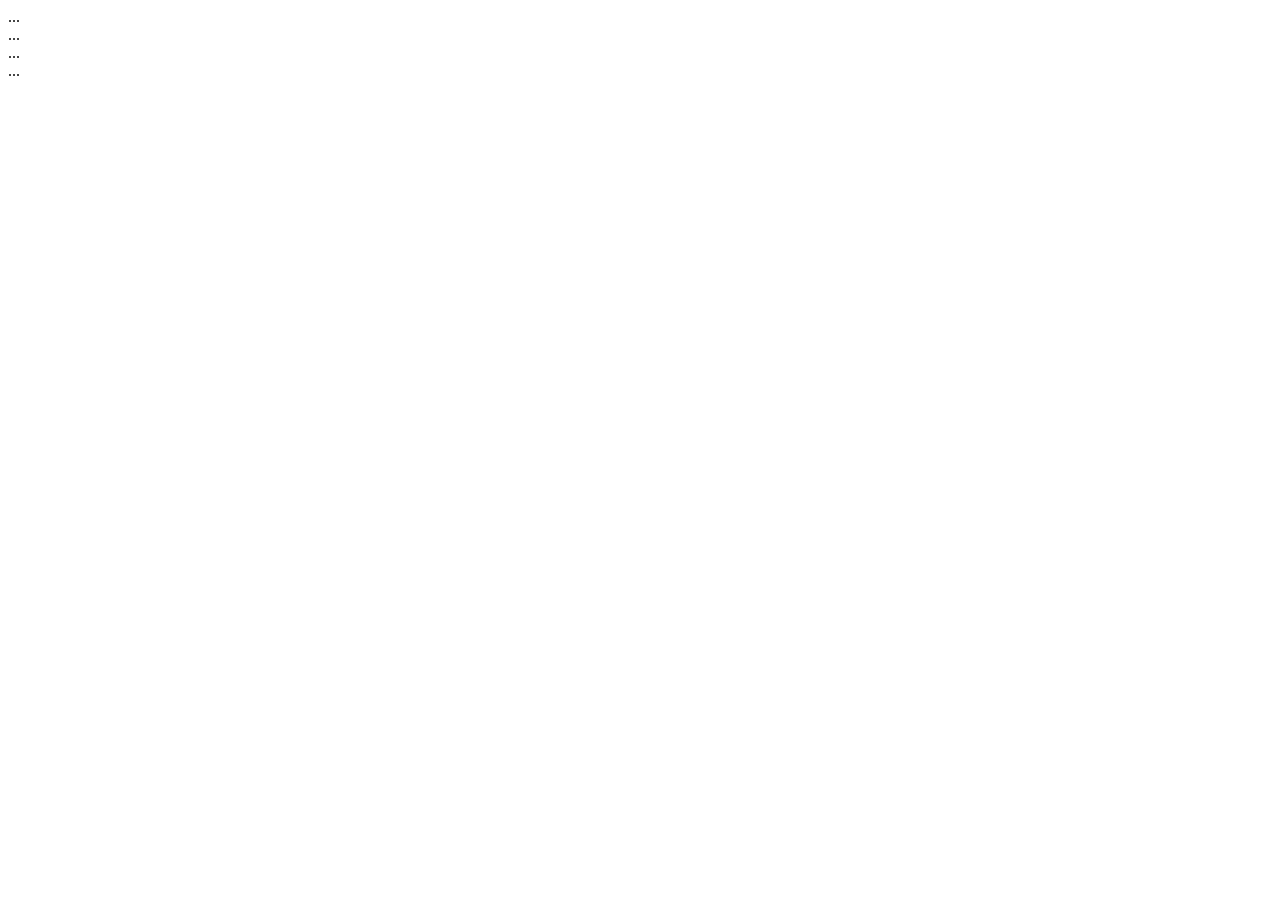
==== index.html @ 1cf8e0d2 "Create index.html" ====
<!DOCTYPE html>
<html lang="vi">
<head>
  <meta charset="UTF-8">
  <title> Huynh Lam Hoang Huan | FP&A / Finance BI</title>
  <link rel="stylesheet" href="style.css">
</head>
<body>
  <section class="hero">...</section>
  <section class="case-studies">...</section>
  <section class="skills">...</section>
  <section class="contact">...</section>
</body>
</html>
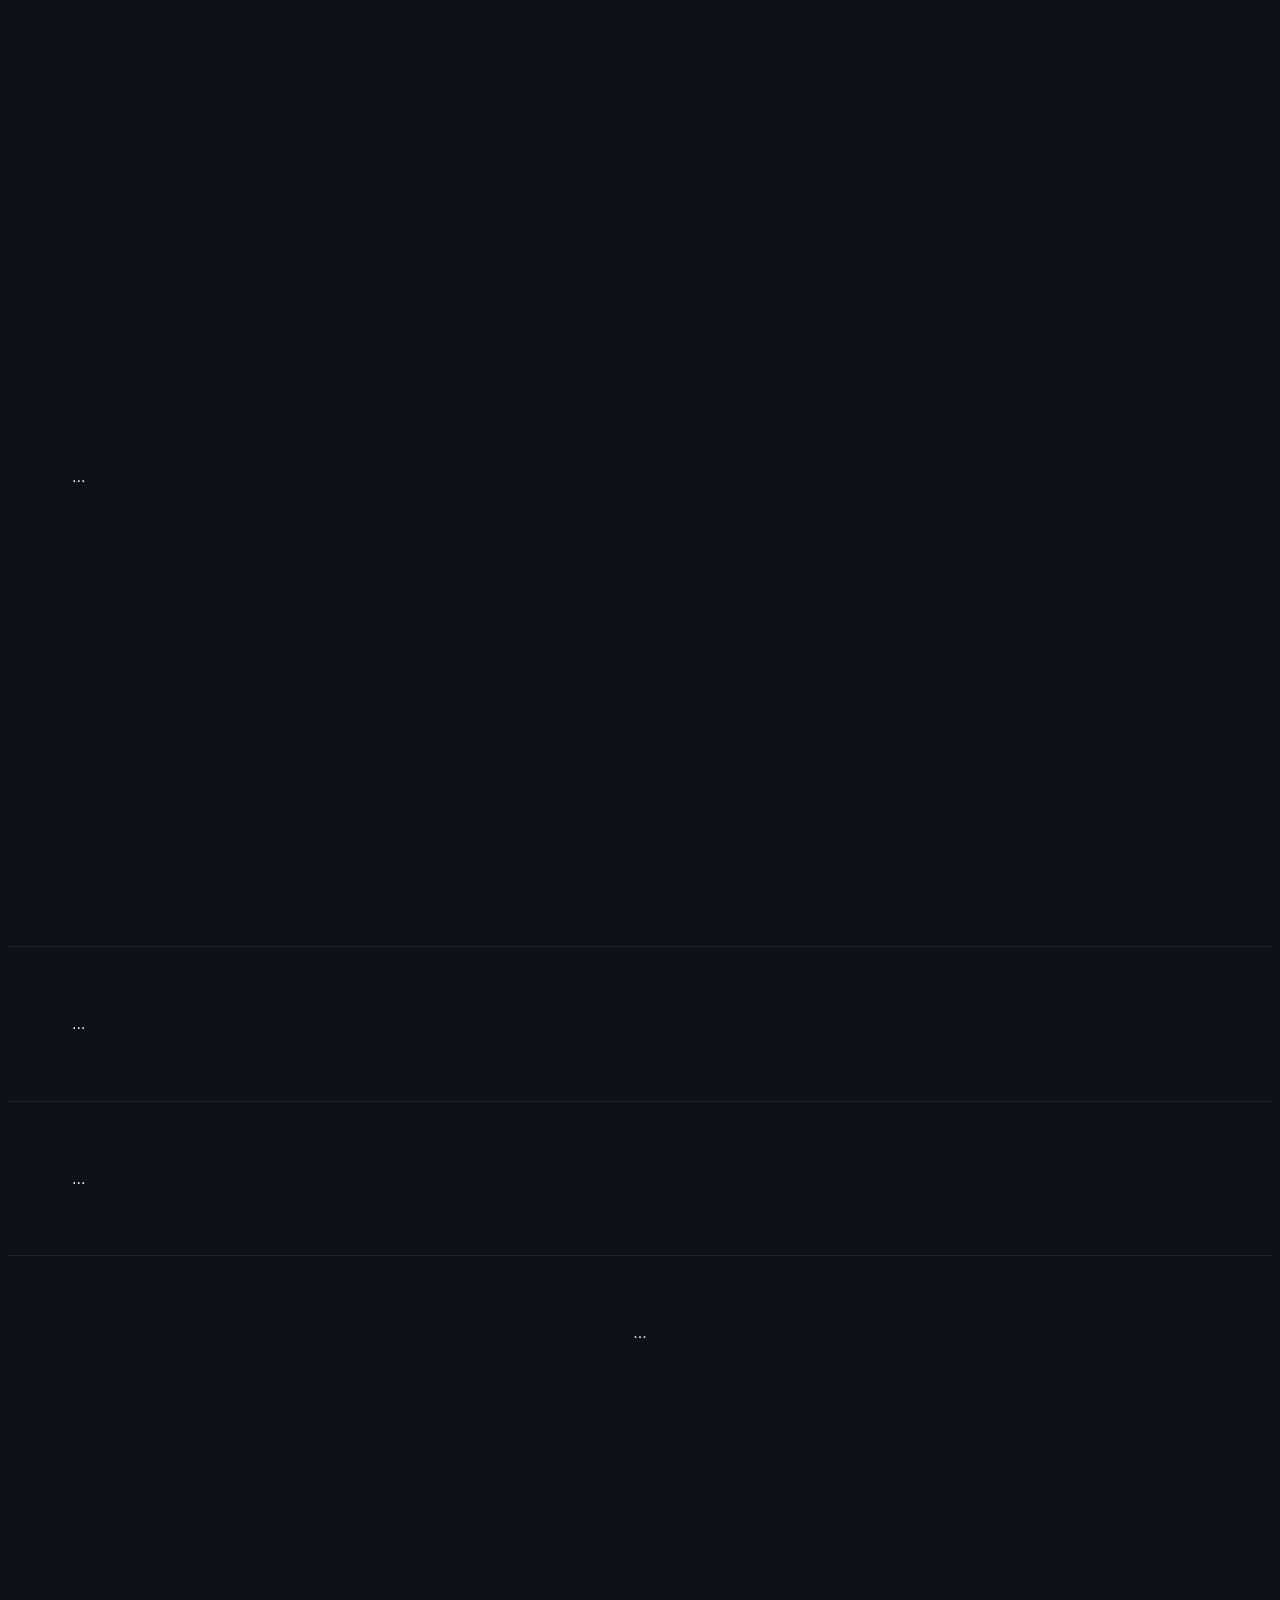
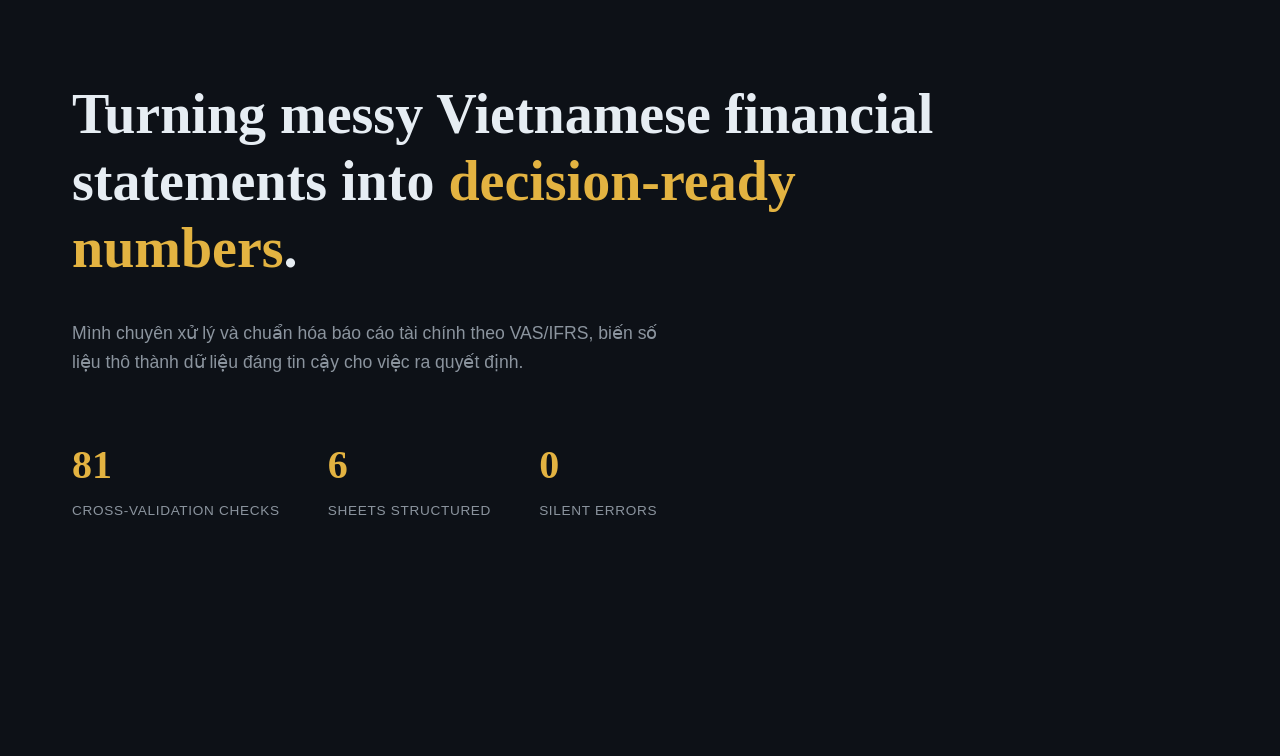
==== commit 91000aef: "Update index.html" ====
--- a/index.html
+++ b/index.html
@@ -12,3 +12,22 @@
   <section class="contact">...</section>
 </body>
 </html>
+<section class="hero">
+  <h1>Turning messy Vietnamese financial statements into <span class="accent">decision-ready numbers</span>.</h1>
+  <p>Mình chuyên xử lý và chuẩn hóa báo cáo tài chính theo VAS/IFRS, biến số liệu thô thành dữ liệu đáng tin cậy cho việc ra quyết định.</p>
+
+  <div class="stats">
+    <div>
+      <span class="stat-number">81</span>
+      <span class="stat-label">Cross-validation checks</span>
+    </div>
+    <div>
+      <span class="stat-number">6</span>
+      <span class="stat-label">Sheets structured</span>
+    </div>
+    <div>
+      <span class="stat-number">0</span>
+      <span class="stat-label">Silent errors</span>
+    </div>
+  </div>
+</section>
--- a/style.css
+++ b/style.css
@@ -0,0 +1,155 @@
+<!DOCTYPE html>
+<html lang="vi">
+<head>
+  <meta charset="UTF-8">
+  <title> Huynh Lam Hoang Huan | FP&A / Finance BI</title>
+  <link rel="stylesheet" href="style.css">
+</head>
+<body>
+  <section class="hero">...</section>
+  <section class="case-studies">...</section>
+  <section class="skills">...</section>
+  <section class="contact">...</section>
+</body>
+</html>
+/* ===== Reset & Base ===== */
+* { margin: 0; padding: 0; box-sizing: border-box; }
+
+body {
+  background: #0D1117;
+  color: #E6EDF3;
+  font-family: 'Inter', -apple-system, sans-serif;
+  line-height: 1.6;
+}
+
+/* ===== Hero ===== */
+.hero {
+  min-height: 90vh;
+  display: flex;
+  flex-direction: column;
+  justify-content: center;
+  padding: 5vw;
+  max-width: 900px;
+}
+
+.hero h1 {
+  font-family: 'Georgia', serif;
+  font-size: clamp(2rem, 5vw, 3.5rem);
+  font-weight: 700;
+  line-height: 1.2;
+  margin-bottom: 1.2rem;
+}
+
+.hero .accent {
+  color: #E3B341; /* vàng gold - nhấn số liệu/độ tin cậy */
+}
+
+.hero p {
+  font-size: 1.1rem;
+  color: #8B949E;
+  max-width: 600px;
+}
+
+/* ===== Số liệu nổi bật (kiểu "81 checks", "6 sheets") ===== */
+.stats {
+  display: flex;
+  gap: 3rem;
+  flex-wrap: wrap;
+  margin-top: 2.5rem;
+}
+
+.stat-number {
+  font-family: 'Georgia', serif;
+  font-size: 2.5rem;
+  font-weight: 700;
+  color: #E3B341;
+  display: block;
+}
+
+.stat-label {
+  font-size: 0.85rem;
+  color: #8B949E;
+  text-transform: uppercase;
+  letter-spacing: 0.05em;
+}
+
+/* ===== Case Studies ===== */
+.case-studies {
+  padding: 5vw;
+  border-top: 1px solid #21262D;
+}
+
+.case-card {
+  background: #161B22;
+  border: 1px solid #21262D;
+  border-radius: 8px;
+  padding: 2rem;
+  margin-bottom: 1.5rem;
+  transition: border-color 0.2s ease;
+}
+
+.case-card:hover {
+  border-color: #E3B341;
+}
+
+.case-card h3 {
+  font-size: 1.3rem;
+  margin-bottom: 0.8rem;
+}
+
+.case-card .tag {
+  display: inline-block;
+  font-size: 0.75rem;
+  background: #21262D;
+  color: #E3B341;
+  padding: 0.2rem 0.6rem;
+  border-radius: 4px;
+  margin-bottom: 1rem;
+}
+
+/* ===== Skills ===== */
+.skills {
+  padding: 5vw;
+  border-top: 1px solid #21262D;
+}
+
+.skill-grid {
+  display: grid;
+  grid-template-columns: repeat(auto-fit, minmax(180px, 1fr));
+  gap: 1rem;
+  margin-top: 1.5rem;
+}
+
+.skill-item {
+  background: #161B22;
+  padding: 1rem;
+  border-radius: 6px;
+  font-size: 0.9rem;
+}
+
+/* ===== Contact ===== */
+.contact {
+  padding: 5vw;
+  text-align: center;
+  border-top: 1px solid #21262D;
+}
+
+.contact a.btn {
+  display: inline-block;
+  background: #E3B341;
+  color: #0D1117;
+  padding: 0.8rem 2rem;
+  border-radius: 6px;
+  text-decoration: none;
+  font-weight: 600;
+  margin-top: 1rem;
+  transition: opacity 0.2s ease;
+}
+
+.contact a.btn:hover { opacity: 0.85; }
+
+/* ===== Responsive ===== */
+@media (max-width: 600px) {
+  .hero, .case-studies, .skills, .contact { padding: 6vw 5vw; }
+  .stats { gap: 2rem; }
+}
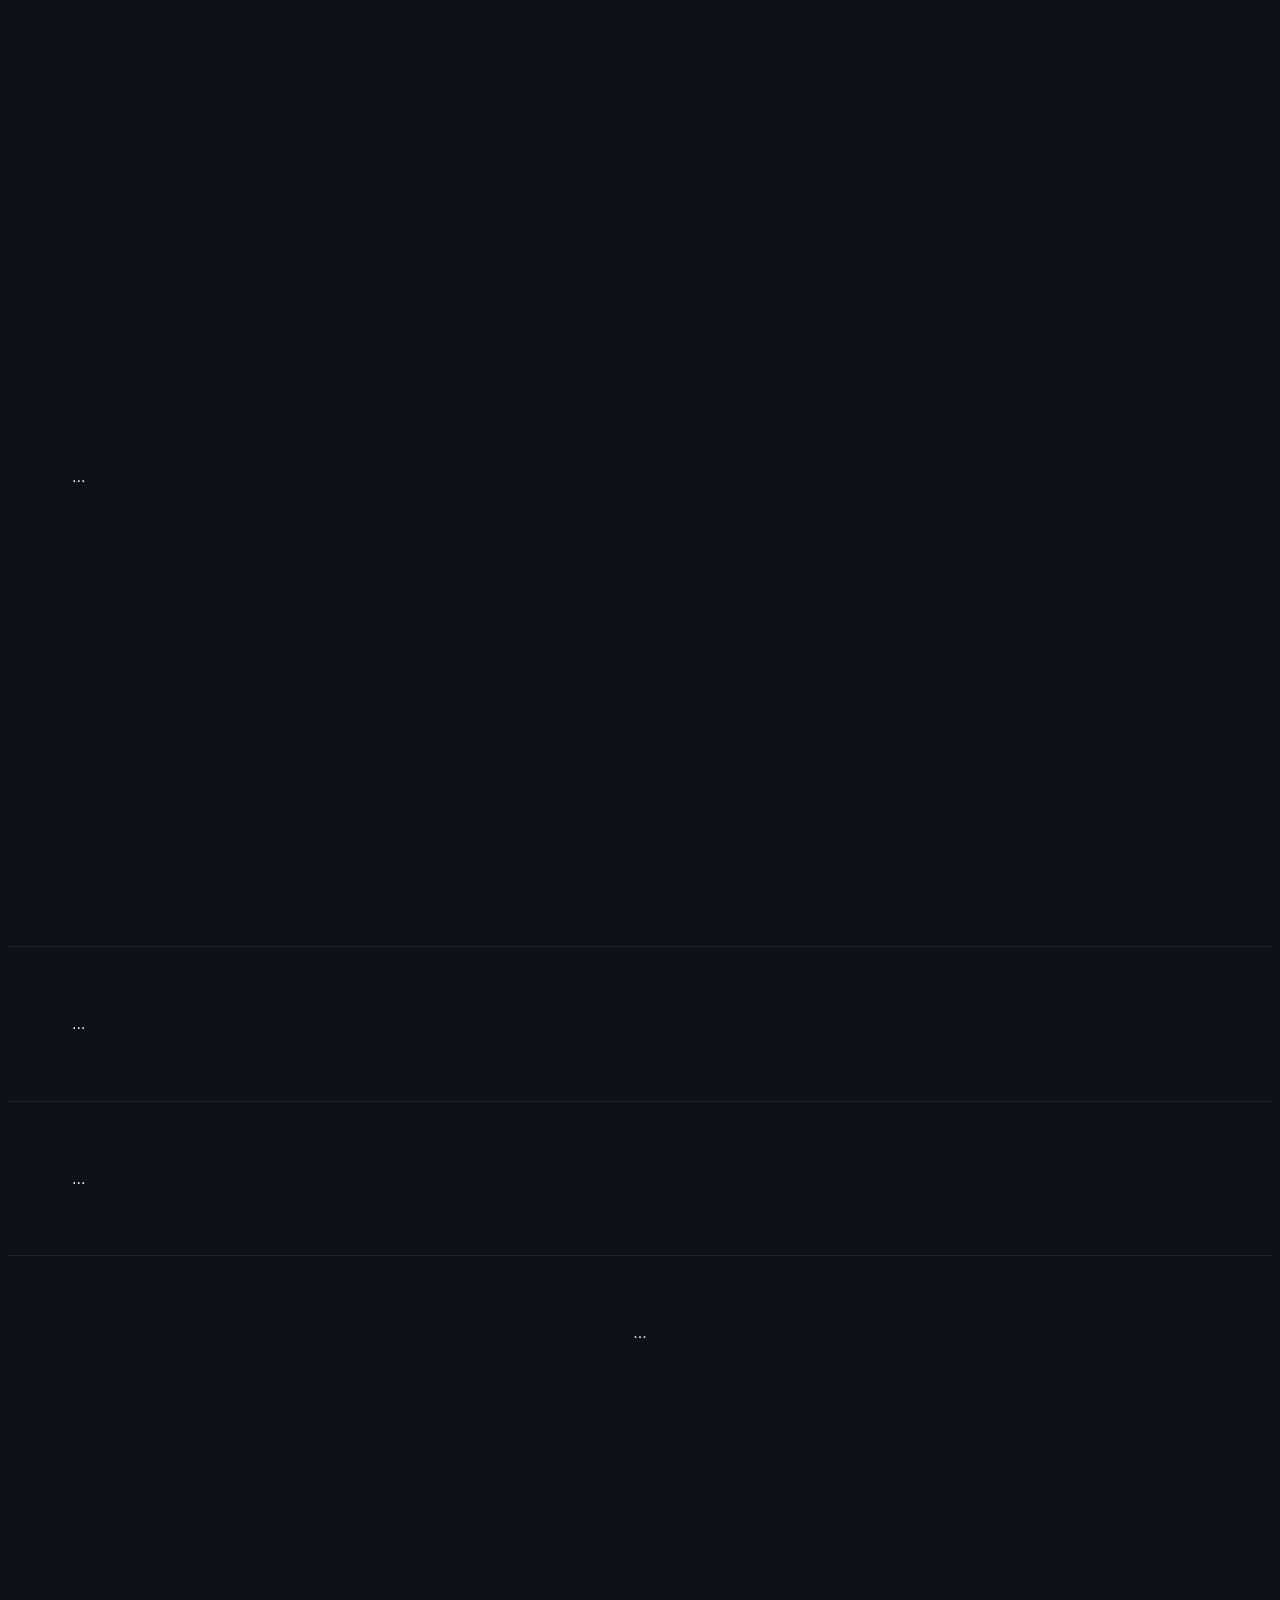
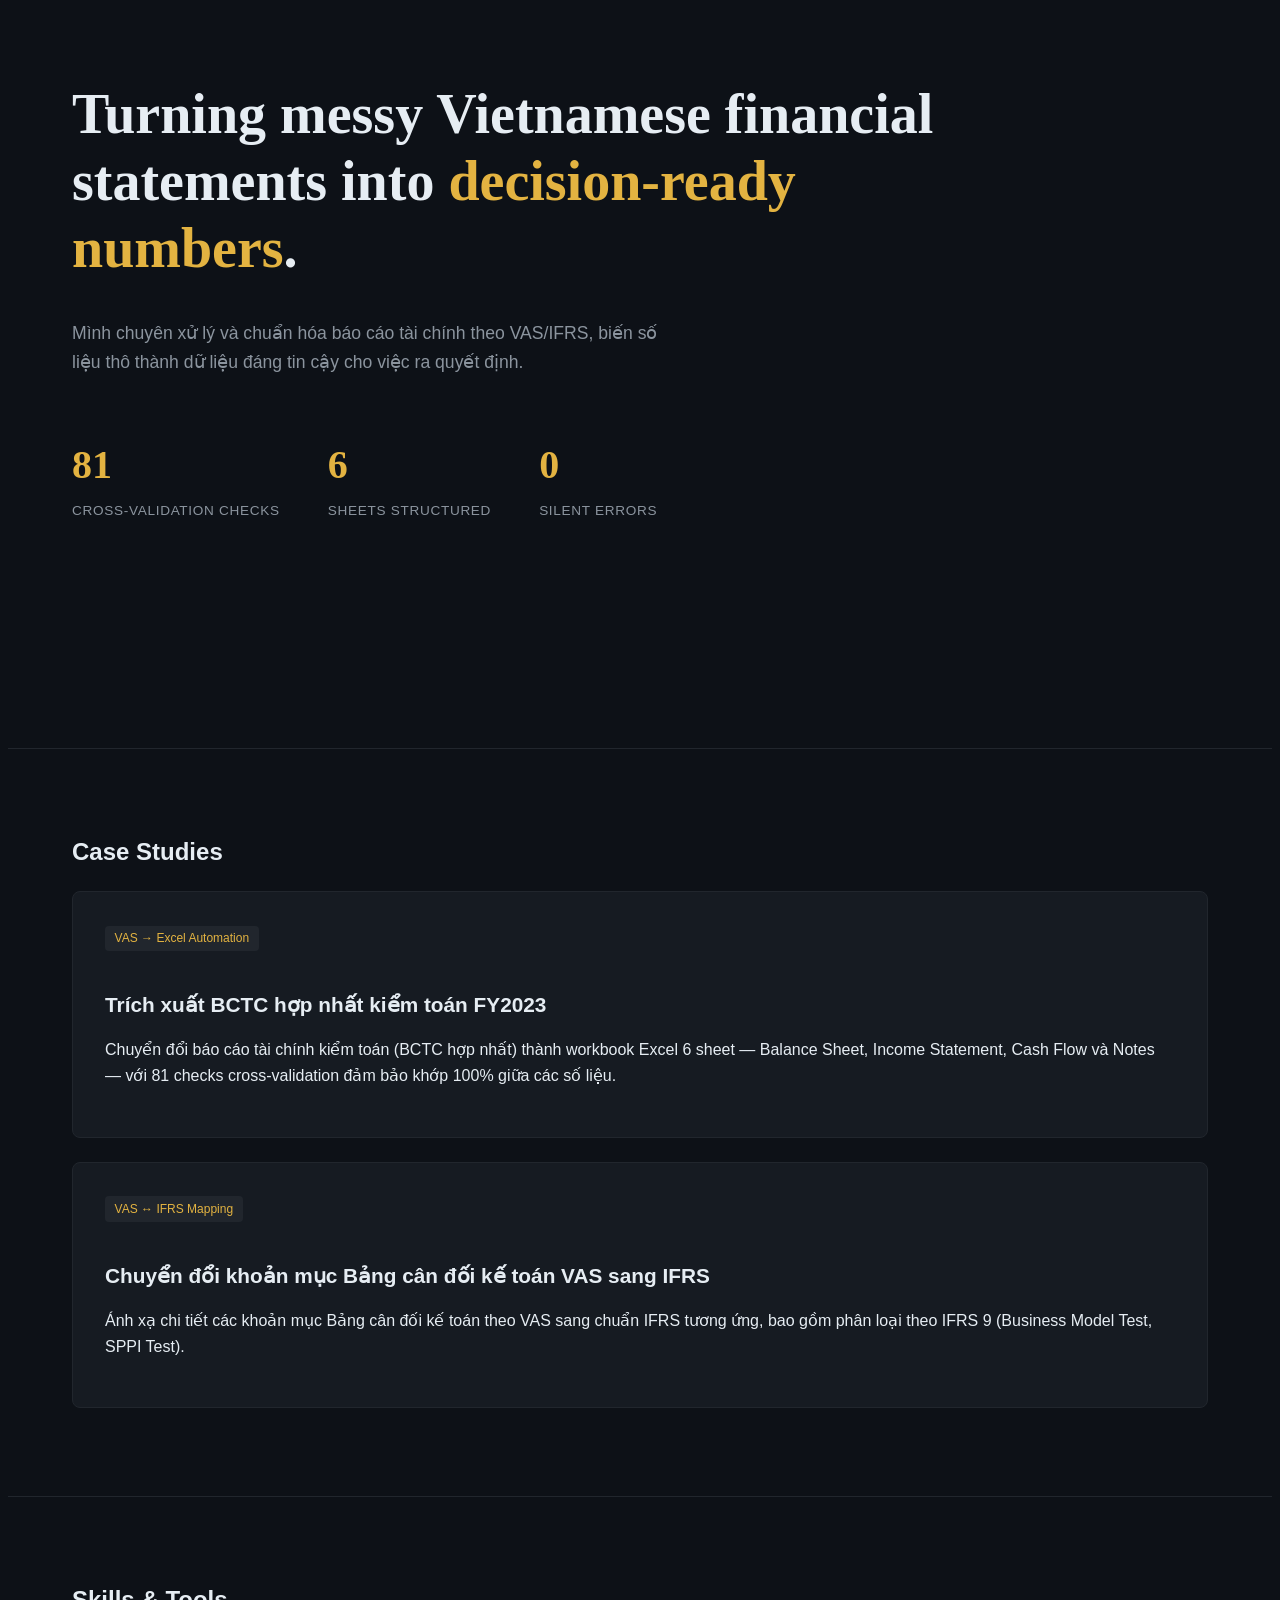
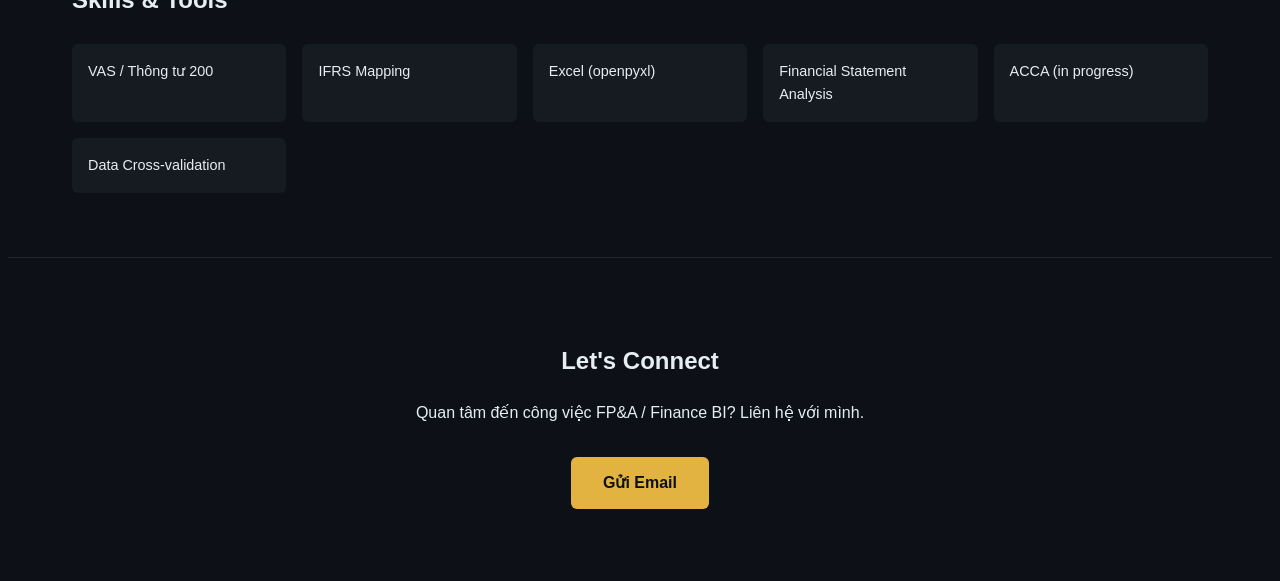
==== commit fcc40bd7: "Update index.html" ====
--- a/index.html
+++ b/index.html
@@ -31,3 +31,36 @@
     </div>
   </div>
 </section>
+<section class="case-studies">
+  <h2>Case Studies</h2>
+
+  <div class="case-card">
+    <span class="tag">VAS → Excel Automation</span>
+    <h3>Trích xuất BCTC hợp nhất kiểm toán FY2023</h3>
+    <p>Chuyển đổi báo cáo tài chính kiểm toán (BCTC hợp nhất) thành workbook Excel 6 sheet — Balance Sheet, Income Statement, Cash Flow và Notes — với 81 checks cross-validation đảm bảo khớp 100% giữa các số liệu.</p>
+  </div>
+
+  <div class="case-card">
+    <span class="tag">VAS ↔ IFRS Mapping</span>
+    <h3>Chuyển đổi khoản mục Bảng cân đối kế toán VAS sang IFRS</h3>
+    <p>Ánh xạ chi tiết các khoản mục Bảng cân đối kế toán theo VAS sang chuẩn IFRS tương ứng, bao gồm phân loại theo IFRS 9 (Business Model Test, SPPI Test).</p>
+  </div>
+</section>
+
+<section class="skills">
+  <h2>Skills & Tools</h2>
+  <div class="skill-grid">
+    <div class="skill-item">VAS / Thông tư 200</div>
+    <div class="skill-item">IFRS Mapping</div>
+    <div class="skill-item">Excel (openpyxl)</div>
+    <div class="skill-item">Financial Statement Analysis</div>
+    <div class="skill-item">ACCA (in progress)</div>
+    <div class="skill-item">Data Cross-validation</div>
+  </div>
+</section>
+
+<section class="contact">
+  <h2>Let's Connect</h2>
+  <p>Quan tâm đến công việc FP&A / Finance BI? Liên hệ với mình.</p>
+  <a href="mailto:hoanghuanlx2003@gmail.com" class="btn">Gửi Email</a>
+</section>
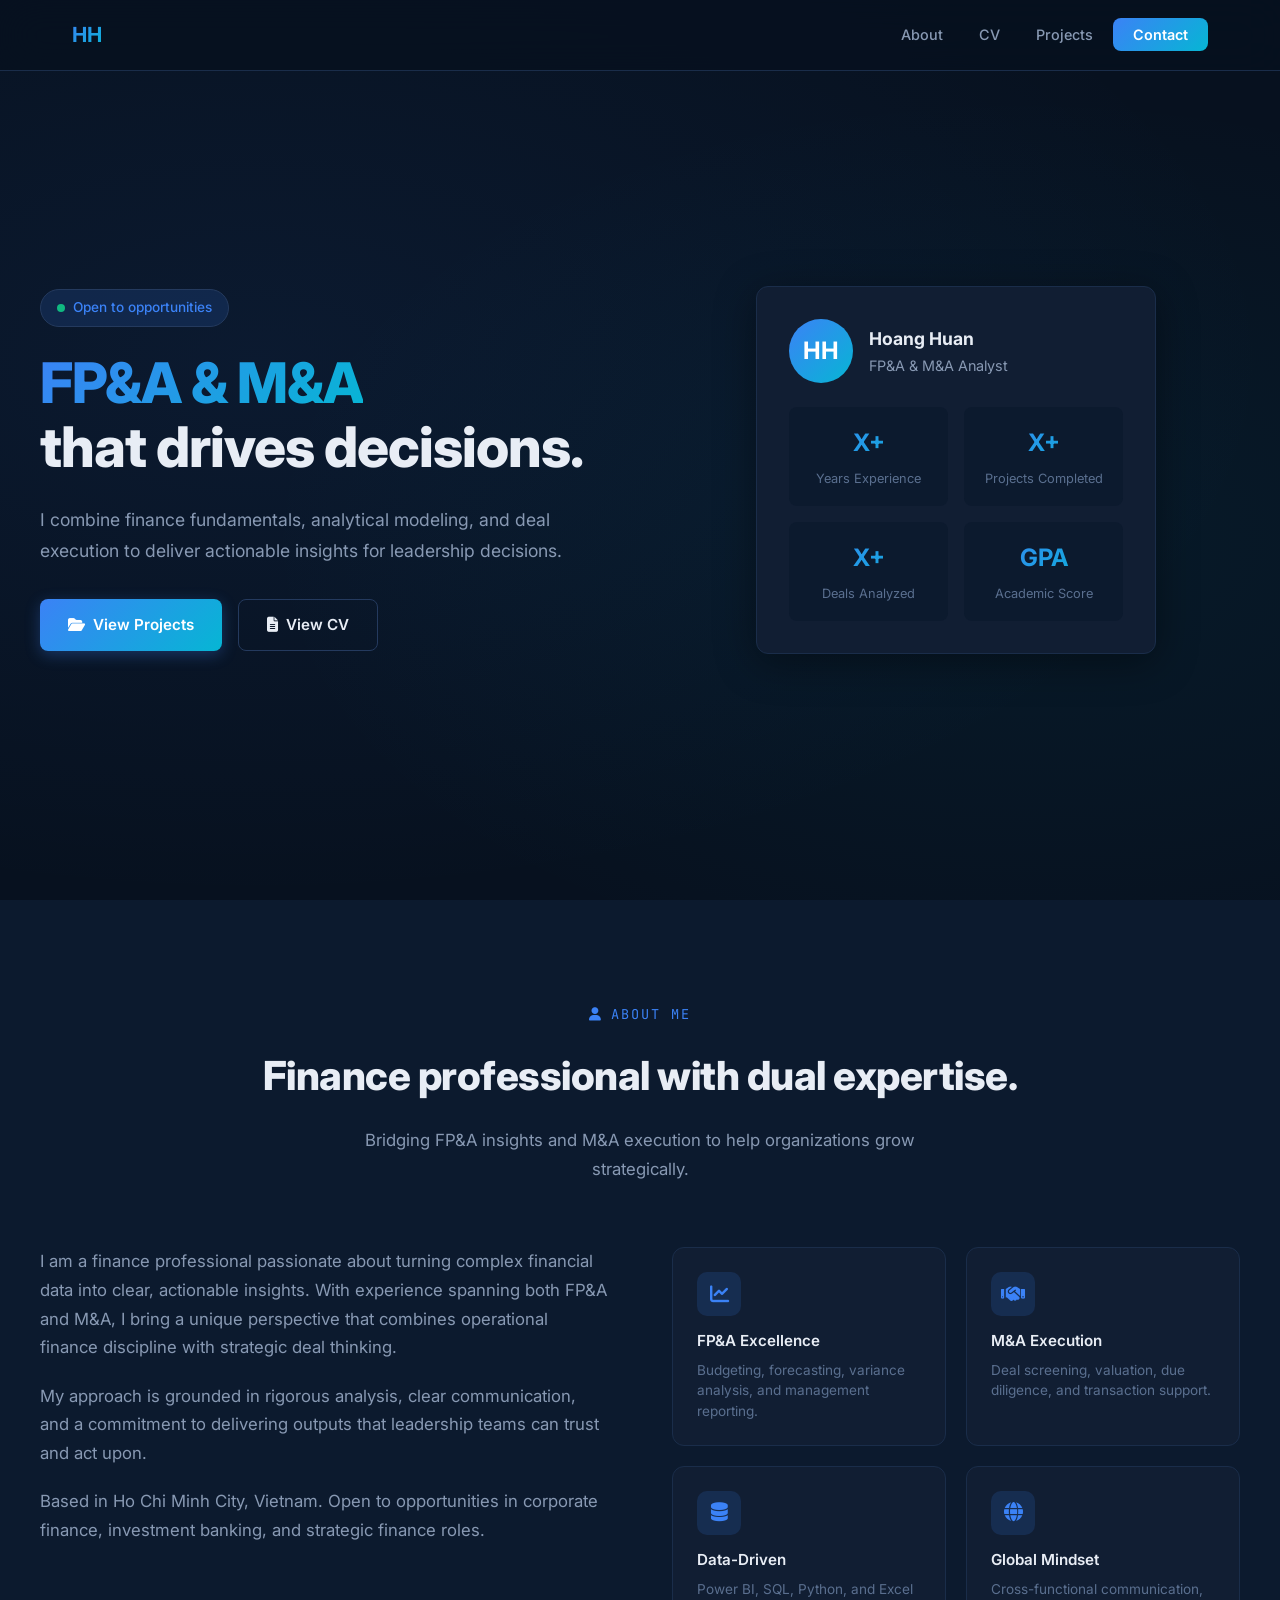
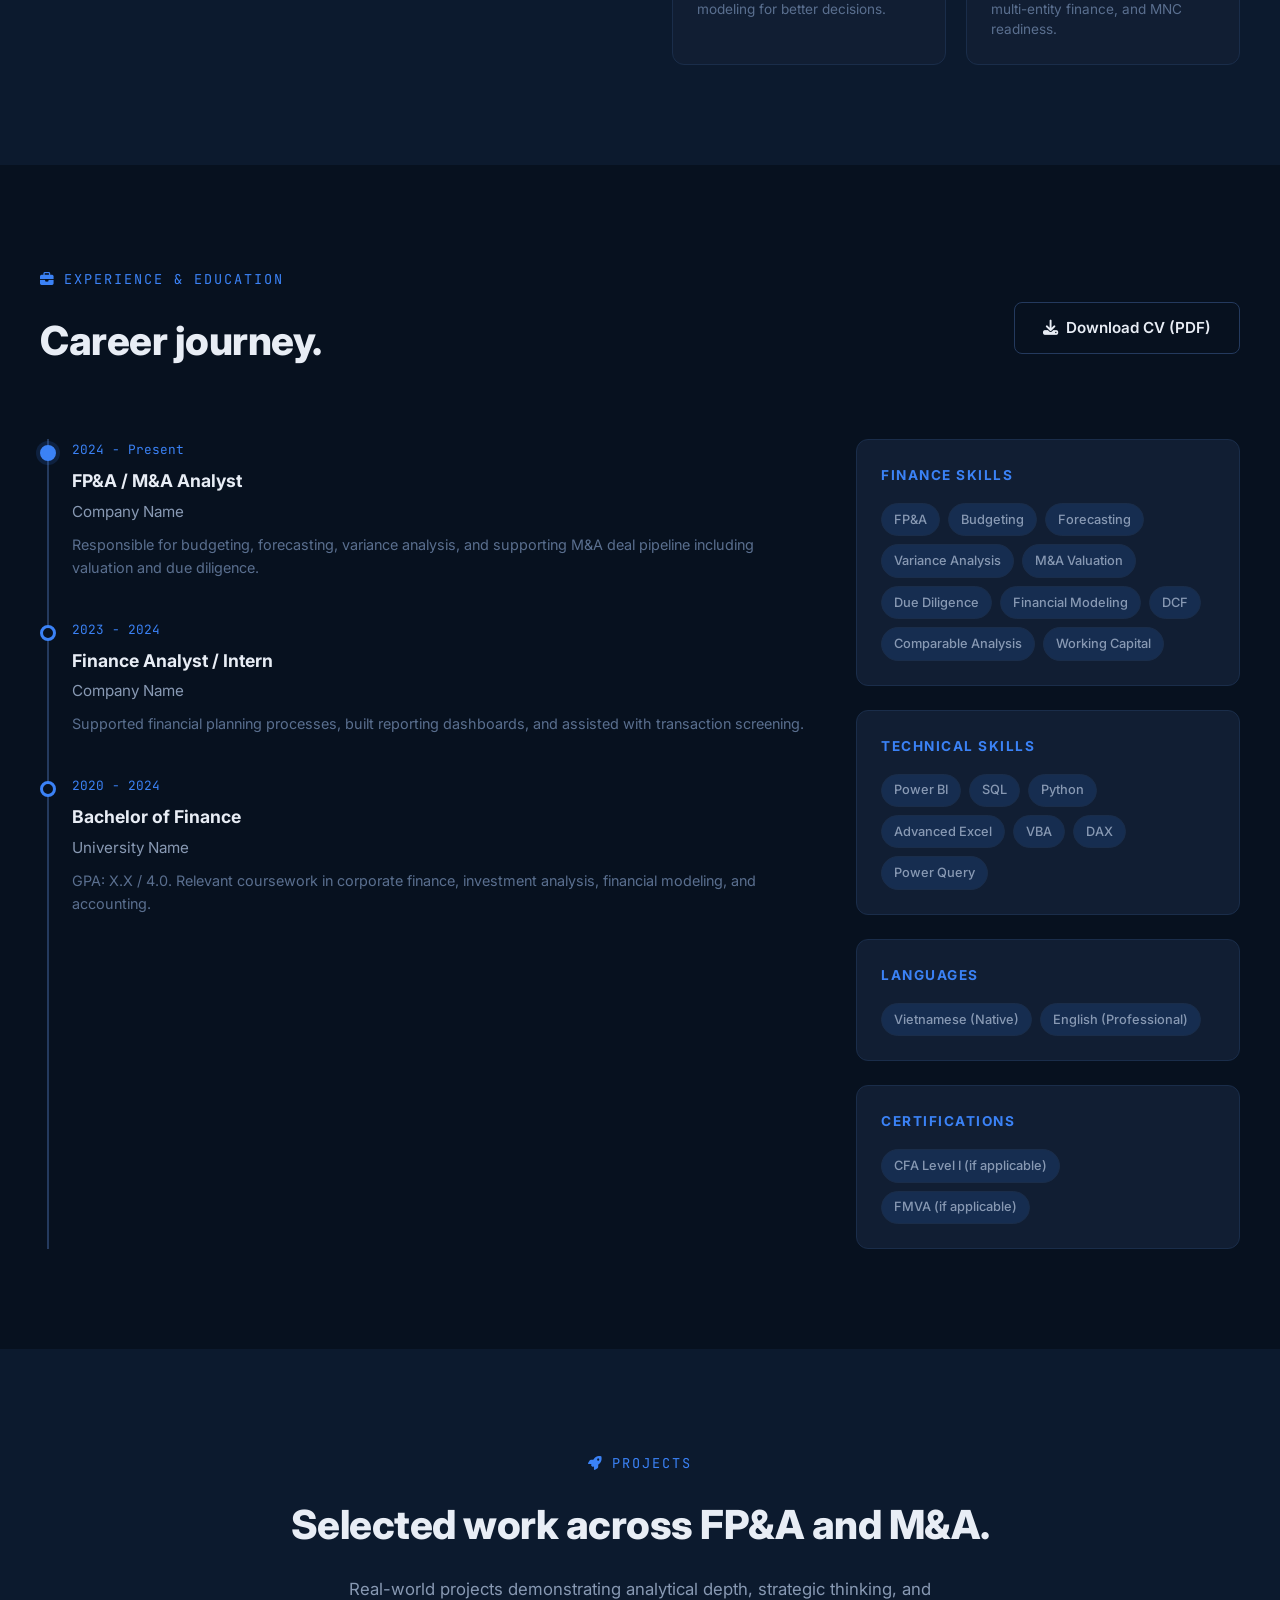
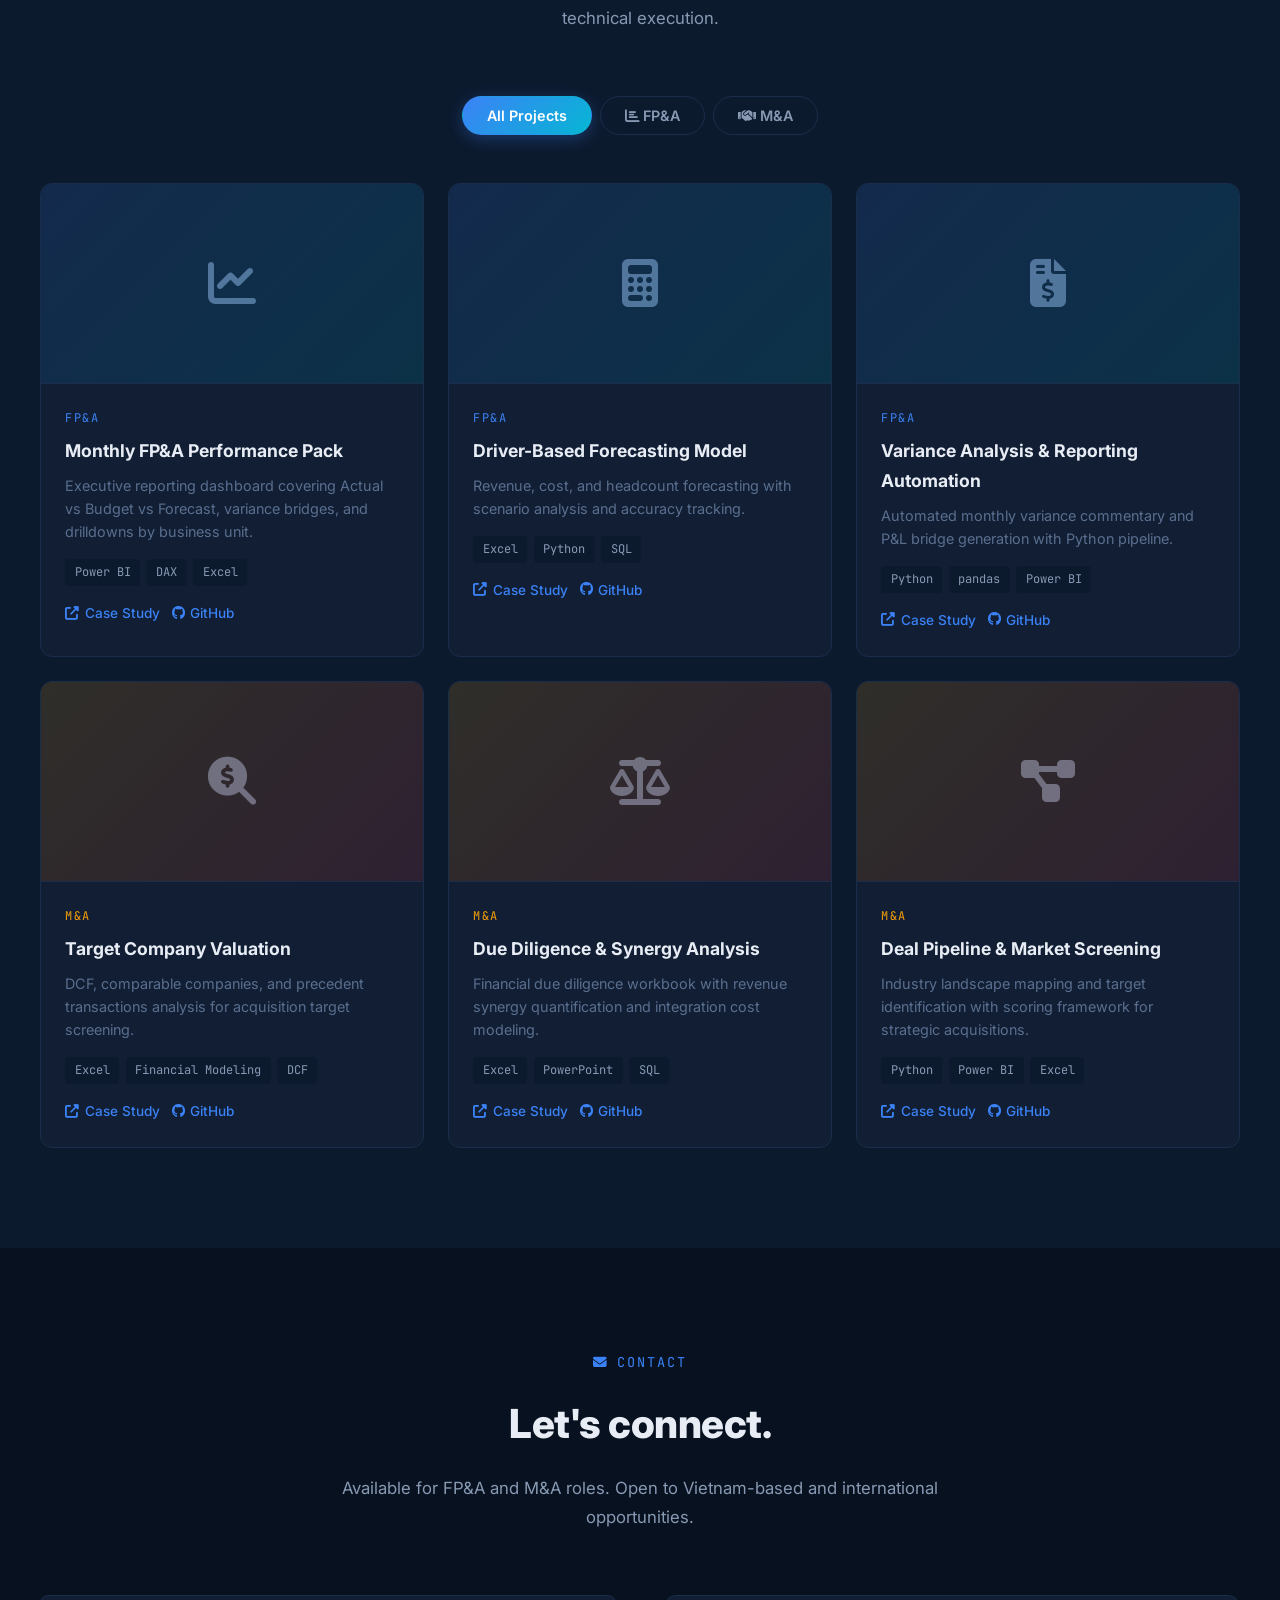
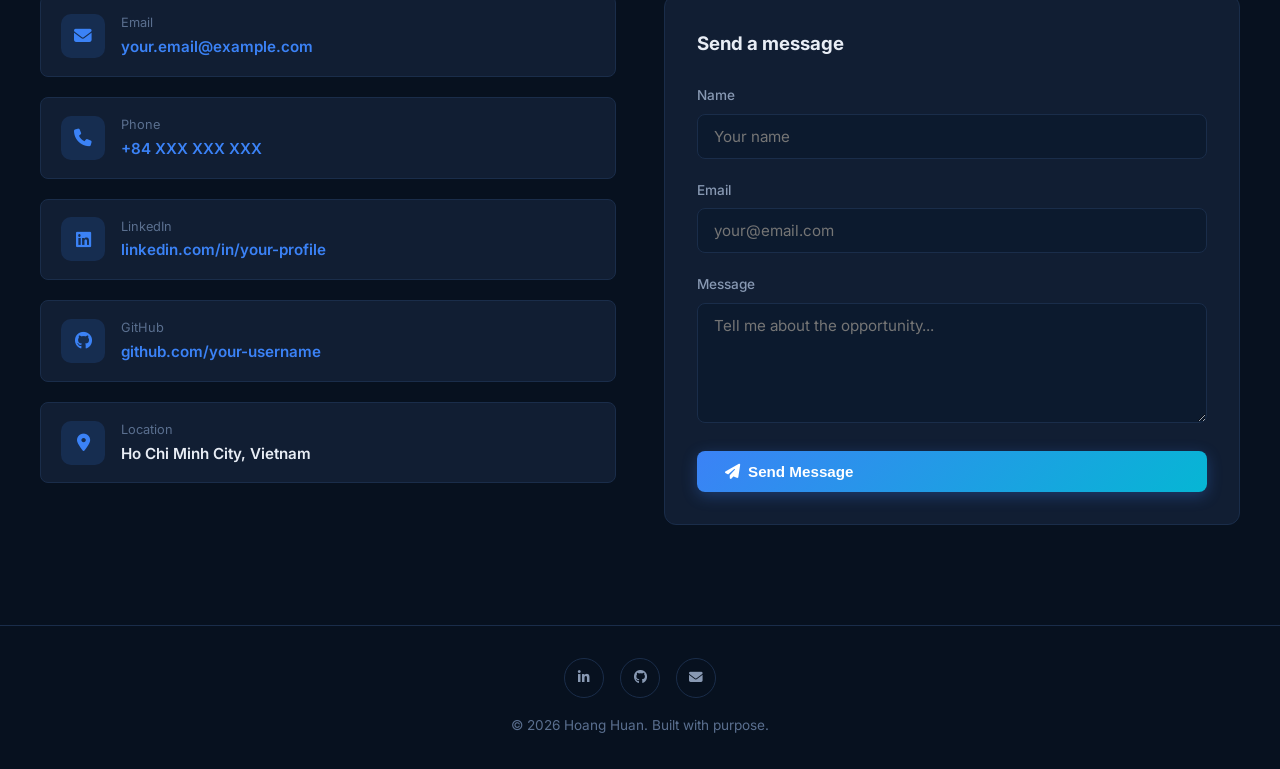
==== commit 0f11530d: "Update portfolio with new dark theme FP&A & M&A design" ====
--- a/index.html
+++ b/index.html
@@ -2,65 +2,955 @@
 <html lang="vi">
 <head>
   <meta charset="UTF-8">
-  <title> Huynh Lam Hoang Huan | FP&A / Finance BI</title>
-  <link rel="stylesheet" href="style.css">
+  <meta name="viewport" content="width=device-width, initial-scale=1.0">
+  <title>Hoang Huan | FP&A & M&A Portfolio</title>
+  <meta name="description" content="Portfolio by Hoang Huan — FP&A and M&A professional combining finance fundamentals, data analytics, and deal execution.">
+  <meta name="author" content="Hoang Huan">
+  <link rel="preconnect" href="https://fonts.googleapis.com">
+  <link rel="preconnect" href="https://fonts.gstatic.com" crossorigin>
+  <link href="https://fonts.googleapis.com/css2?family=Inter:wght@300;400;500;600;700;800&family=JetBrains+Mono:wght@400;500&display=swap" rel="stylesheet">
+  <link rel="stylesheet" href="https://cdnjs.cloudflare.com/ajax/libs/font-awesome/6.5.1/css/all.min.css">
+  <style>
+    /* ========== RESET & BASE ========== */
+    *, *::before, *::after { margin: 0; padding: 0; box-sizing: border-box; }
+    :root {
+      --bg-primary: #07111f;
+      --bg-secondary: #0c1a2e;
+      --bg-card: #111e33;
+      --bg-card-hover: #162847;
+      --border: #1a2d4a;
+      --border-light: #243a5e;
+      --text-primary: #e8edf5;
+      --text-secondary: #8899b3;
+      --text-muted: #5a6f8f;
+      --accent: #3b82f6;
+      --accent-glow: rgba(59, 130, 246, 0.15);
+      --accent-secondary: #06b6d4;
+      --success: #10b981;
+      --warning: #f59e0b;
+      --gradient-accent: linear-gradient(135deg, #3b82f6, #06b6d4);
+      --gradient-bg: linear-gradient(180deg, #07111f 0%, #0c1a2e 100%);
+      --font-main: 'Inter', -apple-system, BlinkMacSystemFont, sans-serif;
+      --font-mono: 'JetBrains Mono', monospace;
+      --radius: 12px;
+      --radius-sm: 8px;
+      --shadow: 0 4px 24px rgba(0,0,0,0.3);
+      --shadow-lg: 0 8px 40px rgba(0,0,0,0.4);
+      --transition: 0.3s cubic-bezier(0.4, 0, 0.2, 1);
+    }
+    html { scroll-behavior: smooth; scroll-padding-top: 80px; }
+    body {
+      font-family: var(--font-main);
+      background: var(--bg-primary);
+      color: var(--text-primary);
+      line-height: 1.7;
+      overflow-x: hidden;
+    }
+    a { color: var(--accent); text-decoration: none; transition: var(--transition); }
+    a:hover { color: var(--accent-secondary); }
+    img { max-width: 100%; display: block; }
+    ::selection { background: var(--accent); color: #fff; }
+
+    /* ========== NAVBAR ========== */
+    .navbar {
+      position: fixed; top: 0; left: 0; right: 0; z-index: 1000;
+      background: rgba(7, 17, 31, 0.85);
+      backdrop-filter: blur(20px);
+      border-bottom: 1px solid var(--border);
+      transition: var(--transition);
+    }
+    .navbar.scrolled { background: rgba(7, 17, 31, 0.95); box-shadow: var(--shadow); }
+    .nav-container {
+      max-width: 1200px; margin: 0 auto;
+      display: flex; align-items: center; justify-content: space-between;
+      padding: 0 2rem; height: 70px;
+    }
+    .nav-logo {
+      font-size: 1.3rem; font-weight: 700;
+      background: var(--gradient-accent); -webkit-background-clip: text; -webkit-text-fill-color: transparent;
+      letter-spacing: -0.5px;
+    }
+    .nav-links { display: flex; gap: 0.25rem; list-style: none; }
+    .nav-links a {
+      padding: 0.5rem 1rem; border-radius: var(--radius-sm);
+      color: var(--text-secondary); font-size: 0.9rem; font-weight: 500;
+      transition: var(--transition);
+    }
+    .nav-links a:hover, .nav-links a.active {
+      color: var(--text-primary); background: var(--accent-glow);
+    }
+    .nav-cta {
+      padding: 0.5rem 1.25rem !important;
+      background: var(--gradient-accent) !important;
+      color: #fff !important; border-radius: var(--radius-sm) !important;
+      font-weight: 600 !important;
+    }
+    .nav-cta:hover { opacity: 0.9; transform: translateY(-1px); }
+    .menu-toggle {
+      display: none; background: none; border: none; color: var(--text-primary);
+      font-size: 1.5rem; cursor: pointer;
+    }
+
+    /* ========== HERO ========== */
+    .hero {
+      min-height: 100vh; display: flex; align-items: center;
+      position: relative; overflow: hidden;
+      padding: 120px 2rem 80px;
+    }
+    .hero::before {
+      content: ''; position: absolute; inset: 0;
+      background:
+        radial-gradient(ellipse 80% 60% at 20% 40%, rgba(59,130,246,0.08), transparent),
+        radial-gradient(ellipse 60% 50% at 80% 60%, rgba(6,182,212,0.06), transparent);
+    }
+    .hero-container {
+      max-width: 1200px; margin: 0 auto; width: 100%;
+      display: grid; grid-template-columns: 1fr 1fr; gap: 4rem; align-items: center;
+      position: relative; z-index: 1;
+    }
+    .hero-content { max-width: 600px; }
+    .hero-badge {
+      display: inline-flex; align-items: center; gap: 0.5rem;
+      padding: 0.4rem 1rem; border-radius: 50px;
+      background: var(--accent-glow); border: 1px solid var(--border-light);
+      color: var(--accent); font-size: 0.85rem; font-weight: 500;
+      margin-bottom: 1.5rem;
+    }
+    .hero-badge .dot {
+      width: 8px; height: 8px; border-radius: 50%;
+      background: var(--success);
+      animation: pulse-dot 2s infinite;
+    }
+    @keyframes pulse-dot {
+      0%, 100% { opacity: 1; } 50% { opacity: 0.4; }
+    }
+    .hero h1 {
+      font-size: clamp(2.2rem, 5vw, 3.5rem);
+      font-weight: 800; line-height: 1.15;
+      margin-bottom: 1.5rem; letter-spacing: -1px;
+    }
+    .hero h1 .gradient {
+      background: var(--gradient-accent); -webkit-background-clip: text; -webkit-text-fill-color: transparent;
+    }
+    .hero-desc {
+      font-size: 1.1rem; color: var(--text-secondary);
+      line-height: 1.8; margin-bottom: 2rem;
+    }
+    .hero-buttons { display: flex; gap: 1rem; flex-wrap: wrap; }
+    .btn {
+      display: inline-flex; align-items: center; gap: 0.5rem;
+      padding: 0.75rem 1.75rem; border-radius: var(--radius-sm);
+      font-weight: 600; font-size: 0.95rem;
+      transition: var(--transition); cursor: pointer; border: none;
+    }
+    .btn-primary {
+      background: var(--gradient-accent); color: #fff;
+      box-shadow: 0 4px 15px rgba(59,130,246,0.3);
+    }
+    .btn-primary:hover { transform: translateY(-2px); box-shadow: 0 6px 25px rgba(59,130,246,0.4); color: #fff; }
+    .btn-outline {
+      background: transparent; color: var(--text-primary);
+      border: 1px solid var(--border-light);
+    }
+    .btn-outline:hover { border-color: var(--accent); color: var(--accent); background: var(--accent-glow); }
+    .hero-visual {
+      display: flex; justify-content: center; align-items: center;
+    }
+    .hero-card {
+      background: var(--bg-card); border: 1px solid var(--border);
+      border-radius: var(--radius); padding: 2rem;
+      box-shadow: var(--shadow-lg); width: 100%; max-width: 400px;
+    }
+    .hero-card-header {
+      display: flex; align-items: center; gap: 1rem; margin-bottom: 1.5rem;
+    }
+    .hero-avatar {
+      width: 64px; height: 64px; border-radius: 50%;
+      background: var(--gradient-accent);
+      display: flex; align-items: center; justify-content: center;
+      font-size: 1.5rem; font-weight: 700; color: #fff;
+    }
+    .hero-card-name { font-weight: 700; font-size: 1.1rem; }
+    .hero-card-role { color: var(--text-secondary); font-size: 0.9rem; }
+    .hero-stats { display: grid; grid-template-columns: 1fr 1fr; gap: 1rem; }
+    .stat-item {
+      background: var(--bg-secondary); border-radius: var(--radius-sm);
+      padding: 1rem; text-align: center;
+    }
+    .stat-value {
+      font-size: 1.5rem; font-weight: 700;
+      background: var(--gradient-accent); -webkit-background-clip: text; -webkit-text-fill-color: transparent;
+    }
+    .stat-label { font-size: 0.8rem; color: var(--text-muted); margin-top: 0.25rem; }
+
+    /* ========== SECTIONS ========== */
+    section { padding: 100px 2rem; }
+    .section-container { max-width: 1200px; margin: 0 auto; }
+    .section-header { text-align: center; margin-bottom: 4rem; }
+    .section-label {
+      display: inline-flex; align-items: center; gap: 0.5rem;
+      font-family: var(--font-mono); font-size: 0.85rem;
+      color: var(--accent); text-transform: uppercase; letter-spacing: 2px;
+      margin-bottom: 1rem;
+    }
+    .section-title {
+      font-size: clamp(1.8rem, 4vw, 2.5rem);
+      font-weight: 800; letter-spacing: -0.5px; margin-bottom: 1rem;
+    }
+    .section-desc { color: var(--text-secondary); max-width: 600px; margin: 0 auto; font-size: 1.05rem; }
+
+    /* ========== ABOUT ========== */
+    #about { background: var(--bg-secondary); }
+    .about-grid {
+      display: grid; grid-template-columns: 1fr 1fr; gap: 4rem; align-items: start;
+    }
+    .about-text p { color: var(--text-secondary); margin-bottom: 1.25rem; font-size: 1.05rem; }
+    .about-highlights {
+      display: grid; grid-template-columns: 1fr 1fr; gap: 1.25rem;
+    }
+    .highlight-card {
+      background: var(--bg-card); border: 1px solid var(--border);
+      border-radius: var(--radius); padding: 1.5rem;
+      transition: var(--transition);
+    }
+    .highlight-card:hover { border-color: var(--accent); transform: translateY(-3px); box-shadow: var(--shadow); }
+    .highlight-icon {
+      width: 44px; height: 44px; border-radius: 10px;
+      background: var(--accent-glow); display: flex; align-items: center; justify-content: center;
+      color: var(--accent); font-size: 1.2rem; margin-bottom: 0.75rem;
+    }
+    .highlight-card h4 { font-weight: 600; margin-bottom: 0.35rem; font-size: 0.95rem; }
+    .highlight-card p { color: var(--text-muted); font-size: 0.85rem; line-height: 1.5; }
+
+    /* ========== CV / EXPERIENCE ========== */
+    .cv-top { display: flex; justify-content: space-between; align-items: center; margin-bottom: 3rem; flex-wrap: wrap; gap: 1rem; }
+    .timeline { position: relative; padding-left: 2rem; }
+    .timeline::before {
+      content: ''; position: absolute; left: 7px; top: 0; bottom: 0;
+      width: 2px; background: var(--border-light);
+    }
+    .timeline-item { position: relative; margin-bottom: 2.5rem; }
+    .timeline-dot {
+      position: absolute; left: -2rem; top: 6px;
+      width: 16px; height: 16px; border-radius: 50%;
+      background: var(--bg-primary); border: 3px solid var(--accent);
+    }
+    .timeline-item.current .timeline-dot {
+      background: var(--accent);
+      box-shadow: 0 0 0 4px var(--accent-glow);
+    }
+    .timeline-date {
+      font-family: var(--font-mono); font-size: 0.8rem;
+      color: var(--accent); margin-bottom: 0.35rem;
+    }
+    .timeline-title { font-weight: 700; font-size: 1.1rem; margin-bottom: 0.15rem; }
+    .timeline-company { color: var(--text-secondary); font-size: 0.95rem; margin-bottom: 0.5rem; }
+    .timeline-desc { color: var(--text-muted); font-size: 0.9rem; line-height: 1.6; }
+    .cv-sidebar { display: grid; gap: 1.5rem; }
+    .cv-card {
+      background: var(--bg-card); border: 1px solid var(--border);
+      border-radius: var(--radius); padding: 1.5rem;
+    }
+    .cv-card h4 {
+      font-size: 0.85rem; text-transform: uppercase; letter-spacing: 1.5px;
+      color: var(--accent); margin-bottom: 1rem;
+    }
+    .skill-tags { display: flex; flex-wrap: wrap; gap: 0.5rem; }
+    .skill-tag {
+      padding: 0.3rem 0.75rem; border-radius: 50px;
+      background: var(--accent-glow); border: 1px solid var(--border);
+      font-size: 0.8rem; color: var(--text-secondary); font-weight: 500;
+      transition: var(--transition);
+    }
+    .skill-tag:hover { border-color: var(--accent); color: var(--accent); }
+    .cv-grid { display: grid; grid-template-columns: 2fr 1fr; gap: 3rem; }
+
+    /* ========== PROJECTS ========== */
+    #projects { background: var(--bg-secondary); }
+    .project-tabs {
+      display: flex; justify-content: center; gap: 0.5rem;
+      margin-bottom: 3rem;
+    }
+    .tab-btn {
+      padding: 0.6rem 1.5rem; border-radius: 50px;
+      background: transparent; border: 1px solid var(--border);
+      color: var(--text-secondary); font-weight: 600;
+      font-size: 0.9rem; cursor: pointer;
+      font-family: var(--font-main);
+      transition: var(--transition);
+    }
+    .tab-btn:hover { border-color: var(--accent); color: var(--text-primary); }
+    .tab-btn.active {
+      background: var(--gradient-accent); color: #fff;
+      border-color: transparent;
+      box-shadow: 0 4px 15px rgba(59,130,246,0.3);
+    }
+    .projects-grid {
+      display: grid; grid-template-columns: repeat(auto-fill, minmax(350px, 1fr));
+      gap: 1.5rem;
+    }
+    .project-card {
+      background: var(--bg-card); border: 1px solid var(--border);
+      border-radius: var(--radius); overflow: hidden;
+      transition: var(--transition);
+    }
+    .project-card:hover { border-color: var(--accent); transform: translateY(-4px); box-shadow: var(--shadow-lg); }
+    .project-card[data-category] { display: block; }
+    .project-card.hidden { display: none; }
+    .project-thumb {
+      height: 200px; background: var(--bg-secondary);
+      display: flex; align-items: center; justify-content: center;
+      font-size: 3rem; color: var(--text-muted);
+      border-bottom: 1px solid var(--border);
+      position: relative; overflow: hidden;
+    }
+    .project-thumb-gradient {
+      position: absolute; inset: 0;
+      opacity: 0.15;
+    }
+    .project-thumb-gradient.fpa { background: linear-gradient(135deg, #3b82f6, #06b6d4); }
+    .project-thumb-gradient.ma { background: linear-gradient(135deg, #f59e0b, #ef4444); }
+    .project-body { padding: 1.5rem; }
+    .project-category {
+      font-family: var(--font-mono); font-size: 0.75rem;
+      color: var(--accent); text-transform: uppercase; letter-spacing: 1.5px;
+      margin-bottom: 0.5rem;
+    }
+    .project-card[data-category="ma"] .project-category { color: var(--warning); }
+    .project-body h3 { font-weight: 700; font-size: 1.1rem; margin-bottom: 0.5rem; }
+    .project-body p { color: var(--text-muted); font-size: 0.9rem; line-height: 1.6; margin-bottom: 1rem; }
+    .project-tools { display: flex; flex-wrap: wrap; gap: 0.4rem; margin-bottom: 1rem; }
+    .project-tool {
+      padding: 0.2rem 0.6rem; border-radius: 4px;
+      background: var(--bg-secondary); font-size: 0.75rem;
+      color: var(--text-secondary); font-family: var(--font-mono);
+    }
+    .project-links { display: flex; gap: 0.75rem; }
+    .project-link {
+      font-size: 0.85rem; font-weight: 500;
+      display: inline-flex; align-items: center; gap: 0.35rem;
+    }
+
+    /* ========== CONTACT ========== */
+    .contact-grid {
+      display: grid; grid-template-columns: 1fr 1fr; gap: 3rem;
+      align-items: start;
+    }
+    .contact-info { display: grid; gap: 1.25rem; }
+    .contact-item {
+      display: flex; align-items: center; gap: 1rem;
+      padding: 1rem 1.25rem; background: var(--bg-card);
+      border: 1px solid var(--border); border-radius: var(--radius-sm);
+      transition: var(--transition);
+    }
+    .contact-item:hover { border-color: var(--accent); }
+    .contact-icon {
+      width: 44px; height: 44px; border-radius: 10px;
+      background: var(--accent-glow); display: flex;
+      align-items: center; justify-content: center;
+      color: var(--accent); font-size: 1.1rem; flex-shrink: 0;
+    }
+    .contact-item .label { font-size: 0.8rem; color: var(--text-muted); }
+    .contact-item .value { font-weight: 600; font-size: 0.95rem; }
+    .contact-form {
+      background: var(--bg-card); border: 1px solid var(--border);
+      border-radius: var(--radius); padding: 2rem;
+    }
+    .contact-form h3 { font-weight: 700; margin-bottom: 1.5rem; }
+    .form-group { margin-bottom: 1.25rem; }
+    .form-group label {
+      display: block; font-size: 0.85rem; color: var(--text-secondary);
+      margin-bottom: 0.4rem; font-weight: 500;
+    }
+    .form-group input, .form-group textarea {
+      width: 100%; padding: 0.75rem 1rem;
+      background: var(--bg-secondary); border: 1px solid var(--border);
+      border-radius: var(--radius-sm); color: var(--text-primary);
+      font-family: var(--font-main); font-size: 0.95rem;
+      transition: var(--transition); outline: none;
+    }
+    .form-group input:focus, .form-group textarea:focus { border-color: var(--accent); }
+    .form-group textarea { min-height: 120px; resize: vertical; }
+    .form-submit { width: 100%; }
+
+    /* ========== FOOTER ========== */
+    footer {
+      text-align: center; padding: 2rem;
+      border-top: 1px solid var(--border);
+      color: var(--text-muted); font-size: 0.85rem;
+    }
+    .footer-socials {
+      display: flex; justify-content: center; gap: 1rem; margin-bottom: 1rem;
+    }
+    .footer-socials a {
+      width: 40px; height: 40px; border-radius: 50%;
+      border: 1px solid var(--border); display: flex;
+      align-items: center; justify-content: center;
+      color: var(--text-secondary); transition: var(--transition);
+    }
+    .footer-socials a:hover { border-color: var(--accent); color: var(--accent); background: var(--accent-glow); }
+
+    /* ========== SCROLL ANIMATIONS ========== */
+    .fade-in {
+      opacity: 0; transform: translateY(30px);
+      transition: opacity 0.6s ease, transform 0.6s ease;
+    }
+    .fade-in.visible { opacity: 1; transform: translateY(0); }
+
+    /* ========== RESPONSIVE ========== */
+    @media (max-width: 968px) {
+      .hero-container { grid-template-columns: 1fr; text-align: center; }
+      .hero-content { max-width: 100%; }
+      .hero-buttons { justify-content: center; }
+      .hero-visual { margin-top: 2rem; }
+      .about-grid { grid-template-columns: 1fr; }
+      .cv-grid { grid-template-columns: 1fr; }
+      .contact-grid { grid-template-columns: 1fr; }
+    }
+    @media (max-width: 768px) {
+      .nav-links { display: none; }
+      .nav-links.open {
+        display: flex; flex-direction: column;
+        position: absolute; top: 70px; left: 0; right: 0;
+        background: rgba(7, 17, 31, 0.98);
+        padding: 1rem; border-bottom: 1px solid var(--border);
+      }
+      .menu-toggle { display: block; }
+      section { padding: 60px 1.25rem; }
+      .projects-grid { grid-template-columns: 1fr; }
+      .about-highlights { grid-template-columns: 1fr; }
+    }
+  </style>
 </head>
 <body>
-  <section class="hero">...</section>
-  <section class="case-studies">...</section>
-  <section class="skills">...</section>
-  <section class="contact">...</section>
+
+<!-- ========== NAVBAR ========== -->
+<nav class="navbar" id="navbar">
+  <div class="nav-container">
+    <a href="#" class="nav-logo">HH</a>
+    <ul class="nav-links" id="navLinks">
+      <li><a href="#about">About</a></li>
+      <li><a href="#experience">CV</a></li>
+      <li><a href="#projects">Projects</a></li>
+      <li><a href="#contact" class="nav-cta">Contact</a></li>
+    </ul>
+    <button class="menu-toggle" id="menuToggle" aria-label="Menu">
+      <i class="fas fa-bars"></i>
+    </button>
+  </div>
+</nav>
+
+<!-- ========== HERO ========== -->
+<section class="hero" id="hero">
+  <div class="hero-container">
+    <div class="hero-content">
+      <div class="hero-badge">
+        <span class="dot"></span>
+        Open to opportunities
+      </div>
+      <h1>
+        <span class="gradient">FP&A & M&A</span><br>
+        that drives decisions.
+      </h1>
+      <p class="hero-desc">
+        <!-- EDIT: Thay doi mo ta ngan ve ban than -->
+        I combine finance fundamentals, analytical modeling, and deal execution to deliver actionable insights for leadership decisions.
+      </p>
+      <div class="hero-buttons">
+        <a href="#projects" class="btn btn-primary">
+          <i class="fas fa-folder-open"></i> View Projects
+        </a>
+        <a href="#experience" class="btn btn-outline">
+          <i class="fas fa-file-alt"></i> View CV
+        </a>
+      </div>
+    </div>
+    <div class="hero-visual">
+      <div class="hero-card">
+        <div class="hero-card-header">
+          <div class="hero-avatar">HH</div>
+          <div>
+            <!-- EDIT: Ten va vi tri cua ban -->
+            <div class="hero-card-name">Hoang Huan</div>
+            <div class="hero-card-role">FP&A & M&A Analyst</div>
+          </div>
+        </div>
+        <div class="hero-stats">
+          <!-- EDIT: Thay doi cac so lieu noi bat -->
+          <div class="stat-item">
+            <div class="stat-value">X+</div>
+            <div class="stat-label">Years Experience</div>
+          </div>
+          <div class="stat-item">
+            <div class="stat-value">X+</div>
+            <div class="stat-label">Projects Completed</div>
+          </div>
+          <div class="stat-item">
+            <div class="stat-value">X+</div>
+            <div class="stat-label">Deals Analyzed</div>
+          </div>
+          <div class="stat-item">
+            <div class="stat-value">GPA</div>
+            <div class="stat-label">Academic Score</div>
+          </div>
+        </div>
+      </div>
+    </div>
+  </div>
+</section>
+
+<!-- ========== ABOUT ========== -->
+<section id="about" class="fade-in">
+  <div class="section-container">
+    <div class="section-header">
+      <div class="section-label"><i class="fas fa-user"></i> About Me</div>
+      <h2 class="section-title">Finance professional with dual expertise.</h2>
+      <p class="section-desc">Bridging FP&A insights and M&A execution to help organizations grow strategically.</p>
+    </div>
+    <div class="about-grid">
+      <div class="about-text">
+        <!-- EDIT: Thay doi noi dung gioi thieu -->
+        <p>
+          I am a finance professional passionate about turning complex financial data into clear, actionable insights.
+          With experience spanning both FP&A and M&A, I bring a unique perspective that combines operational finance discipline with strategic deal thinking.
+        </p>
+        <p>
+          My approach is grounded in rigorous analysis, clear communication, and a commitment to delivering outputs that leadership teams can trust and act upon.
+        </p>
+        <p>
+          Based in Ho Chi Minh City, Vietnam. Open to opportunities in corporate finance, investment banking, and strategic finance roles.
+        </p>
+      </div>
+      <div class="about-highlights">
+        <div class="highlight-card">
+          <div class="highlight-icon"><i class="fas fa-chart-line"></i></div>
+          <h4>FP&A Excellence</h4>
+          <p>Budgeting, forecasting, variance analysis, and management reporting.</p>
+        </div>
+        <div class="highlight-card">
+          <div class="highlight-icon"><i class="fas fa-handshake"></i></div>
+          <h4>M&A Execution</h4>
+          <p>Deal screening, valuation, due diligence, and transaction support.</p>
+        </div>
+        <div class="highlight-card">
+          <div class="highlight-icon"><i class="fas fa-database"></i></div>
+          <h4>Data-Driven</h4>
+          <p>Power BI, SQL, Python, and Excel modeling for better decisions.</p>
+        </div>
+        <div class="highlight-card">
+          <div class="highlight-icon"><i class="fas fa-globe"></i></div>
+          <h4>Global Mindset</h4>
+          <p>Cross-functional communication, multi-entity finance, and MNC readiness.</p>
+        </div>
+      </div>
+    </div>
+  </div>
+</section>
+
+<!-- ========== CV / EXPERIENCE ========== -->
+<section id="experience" class="fade-in">
+  <div class="section-container">
+    <div class="cv-top">
+      <div>
+        <div class="section-label"><i class="fas fa-briefcase"></i> Experience & Education</div>
+        <h2 class="section-title">Career journey.</h2>
+      </div>
+      <!-- EDIT: Link toi file CV PDF cua ban (dat trong folder assets/) -->
+      <a href="assets/cv.pdf" target="_blank" class="btn btn-outline">
+        <i class="fas fa-download"></i> Download CV (PDF)
+      </a>
+    </div>
+    <div class="cv-grid">
+      <div class="timeline">
+        <!-- EDIT: Thay doi kinh nghiem lam viec -->
+        <div class="timeline-item current">
+          <div class="timeline-dot"></div>
+          <div class="timeline-date">2024 - Present</div>
+          <div class="timeline-title">FP&A / M&A Analyst</div>
+          <div class="timeline-company">Company Name</div>
+          <div class="timeline-desc">
+            Responsible for budgeting, forecasting, variance analysis, and supporting M&A deal pipeline including valuation and due diligence.
+          </div>
+        </div>
+        <div class="timeline-item">
+          <div class="timeline-dot"></div>
+          <div class="timeline-date">2023 - 2024</div>
+          <div class="timeline-title">Finance Analyst / Intern</div>
+          <div class="timeline-company">Company Name</div>
+          <div class="timeline-desc">
+            Supported financial planning processes, built reporting dashboards, and assisted with transaction screening.
+          </div>
+        </div>
+        <div class="timeline-item">
+          <div class="timeline-dot"></div>
+          <div class="timeline-date">2020 - 2024</div>
+          <div class="timeline-title">Bachelor of Finance</div>
+          <div class="timeline-company">University Name</div>
+          <div class="timeline-desc">
+            GPA: X.X / 4.0. Relevant coursework in corporate finance, investment analysis, financial modeling, and accounting.
+          </div>
+        </div>
+      </div>
+      <div class="cv-sidebar">
+        <div class="cv-card">
+          <h4>Finance Skills</h4>
+          <div class="skill-tags">
+            <!-- EDIT: Thay doi cac skills -->
+            <span class="skill-tag">FP&A</span>
+            <span class="skill-tag">Budgeting</span>
+            <span class="skill-tag">Forecasting</span>
+            <span class="skill-tag">Variance Analysis</span>
+            <span class="skill-tag">M&A Valuation</span>
+            <span class="skill-tag">Due Diligence</span>
+            <span class="skill-tag">Financial Modeling</span>
+            <span class="skill-tag">DCF</span>
+            <span class="skill-tag">Comparable Analysis</span>
+            <span class="skill-tag">Working Capital</span>
+          </div>
+        </div>
+        <div class="cv-card">
+          <h4>Technical Skills</h4>
+          <div class="skill-tags">
+            <span class="skill-tag">Power BI</span>
+            <span class="skill-tag">SQL</span>
+            <span class="skill-tag">Python</span>
+            <span class="skill-tag">Advanced Excel</span>
+            <span class="skill-tag">VBA</span>
+            <span class="skill-tag">DAX</span>
+            <span class="skill-tag">Power Query</span>
+          </div>
+        </div>
+        <div class="cv-card">
+          <h4>Languages</h4>
+          <div class="skill-tags">
+            <span class="skill-tag">Vietnamese (Native)</span>
+            <span class="skill-tag">English (Professional)</span>
+          </div>
+        </div>
+        <div class="cv-card">
+          <h4>Certifications</h4>
+          <div class="skill-tags">
+            <!-- EDIT: Them cac chung chi -->
+            <span class="skill-tag">CFA Level I (if applicable)</span>
+            <span class="skill-tag">FMVA (if applicable)</span>
+          </div>
+        </div>
+      </div>
+    </div>
+  </div>
+</section>
+
+<!-- ========== PROJECTS ========== -->
+<section id="projects" class="fade-in">
+  <div class="section-container">
+    <div class="section-header">
+      <div class="section-label"><i class="fas fa-rocket"></i> Projects</div>
+      <h2 class="section-title">Selected work across FP&A and M&A.</h2>
+      <p class="section-desc">Real-world projects demonstrating analytical depth, strategic thinking, and technical execution.</p>
+    </div>
+
+    <div class="project-tabs">
+      <button class="tab-btn active" data-filter="all">All Projects</button>
+      <button class="tab-btn" data-filter="fpa"><i class="fas fa-chart-bar"></i> FP&A</button>
+      <button class="tab-btn" data-filter="ma"><i class="fas fa-handshake"></i> M&A</button>
+    </div>
+
+    <div class="projects-grid" id="projectsGrid">
+
+      <!-- FP&A Project 1 -->
+      <div class="project-card" data-category="fpa">
+        <div class="project-thumb">
+          <div class="project-thumb-gradient fpa"></div>
+          <i class="fas fa-chart-line"></i>
+        </div>
+        <div class="project-body">
+          <div class="project-category">FP&A</div>
+          <!-- EDIT: Thay doi ten va mo ta project -->
+          <h3>Monthly FP&A Performance Pack</h3>
+          <p>Executive reporting dashboard covering Actual vs Budget vs Forecast, variance bridges, and drilldowns by business unit.</p>
+          <div class="project-tools">
+            <span class="project-tool">Power BI</span>
+            <span class="project-tool">DAX</span>
+            <span class="project-tool">Excel</span>
+          </div>
+          <div class="project-links">
+            <a href="#" class="project-link"><i class="fas fa-external-link-alt"></i> Case Study</a>
+            <a href="#" class="project-link"><i class="fab fa-github"></i> GitHub</a>
+          </div>
+        </div>
+      </div>
+
+      <!-- FP&A Project 2 -->
+      <div class="project-card" data-category="fpa">
+        <div class="project-thumb">
+          <div class="project-thumb-gradient fpa"></div>
+          <i class="fas fa-calculator"></i>
+        </div>
+        <div class="project-body">
+          <div class="project-category">FP&A</div>
+          <h3>Driver-Based Forecasting Model</h3>
+          <p>Revenue, cost, and headcount forecasting with scenario analysis and accuracy tracking.</p>
+          <div class="project-tools">
+            <span class="project-tool">Excel</span>
+            <span class="project-tool">Python</span>
+            <span class="project-tool">SQL</span>
+          </div>
+          <div class="project-links">
+            <a href="#" class="project-link"><i class="fas fa-external-link-alt"></i> Case Study</a>
+            <a href="#" class="project-link"><i class="fab fa-github"></i> GitHub</a>
+          </div>
+        </div>
+      </div>
+
+      <!-- FP&A Project 3 -->
+      <div class="project-card" data-category="fpa">
+        <div class="project-thumb">
+          <div class="project-thumb-gradient fpa"></div>
+          <i class="fas fa-file-invoice-dollar"></i>
+        </div>
+        <div class="project-body">
+          <div class="project-category">FP&A</div>
+          <h3>Variance Analysis & Reporting Automation</h3>
+          <p>Automated monthly variance commentary and P&L bridge generation with Python pipeline.</p>
+          <div class="project-tools">
+            <span class="project-tool">Python</span>
+            <span class="project-tool">pandas</span>
+            <span class="project-tool">Power BI</span>
+          </div>
+          <div class="project-links">
+            <a href="#" class="project-link"><i class="fas fa-external-link-alt"></i> Case Study</a>
+            <a href="#" class="project-link"><i class="fab fa-github"></i> GitHub</a>
+          </div>
+        </div>
+      </div>
+
+      <!-- M&A Project 1 -->
+      <div class="project-card" data-category="ma">
+        <div class="project-thumb">
+          <div class="project-thumb-gradient ma"></div>
+          <i class="fas fa-search-dollar"></i>
+        </div>
+        <div class="project-body">
+          <div class="project-category">M&A</div>
+          <h3>Target Company Valuation</h3>
+          <p>DCF, comparable companies, and precedent transactions analysis for acquisition target screening.</p>
+          <div class="project-tools">
+            <span class="project-tool">Excel</span>
+            <span class="project-tool">Financial Modeling</span>
+            <span class="project-tool">DCF</span>
+          </div>
+          <div class="project-links">
+            <a href="#" class="project-link"><i class="fas fa-external-link-alt"></i> Case Study</a>
+            <a href="#" class="project-link"><i class="fab fa-github"></i> GitHub</a>
+          </div>
+        </div>
+      </div>
+
+      <!-- M&A Project 2 -->
+      <div class="project-card" data-category="ma">
+        <div class="project-thumb">
+          <div class="project-thumb-gradient ma"></div>
+          <i class="fas fa-balance-scale"></i>
+        </div>
+        <div class="project-body">
+          <div class="project-category">M&A</div>
+          <h3>Due Diligence & Synergy Analysis</h3>
+          <p>Financial due diligence workbook with revenue synergy quantification and integration cost modeling.</p>
+          <div class="project-tools">
+            <span class="project-tool">Excel</span>
+            <span class="project-tool">PowerPoint</span>
+            <span class="project-tool">SQL</span>
+          </div>
+          <div class="project-links">
+            <a href="#" class="project-link"><i class="fas fa-external-link-alt"></i> Case Study</a>
+            <a href="#" class="project-link"><i class="fab fa-github"></i> GitHub</a>
+          </div>
+        </div>
+      </div>
+
+      <!-- M&A Project 3 -->
+      <div class="project-card" data-category="ma">
+        <div class="project-thumb">
+          <div class="project-thumb-gradient ma"></div>
+          <i class="fas fa-project-diagram"></i>
+        </div>
+        <div class="project-body">
+          <div class="project-category">M&A</div>
+          <h3>Deal Pipeline & Market Screening</h3>
+          <p>Industry landscape mapping and target identification with scoring framework for strategic acquisitions.</p>
+          <div class="project-tools">
+            <span class="project-tool">Python</span>
+            <span class="project-tool">Power BI</span>
+            <span class="project-tool">Excel</span>
+          </div>
+          <div class="project-links">
+            <a href="#" class="project-link"><i class="fas fa-external-link-alt"></i> Case Study</a>
+            <a href="#" class="project-link"><i class="fab fa-github"></i> GitHub</a>
+          </div>
+        </div>
+      </div>
+
+    </div>
+  </div>
+</section>
+
+<!-- ========== CONTACT ========== -->
+<section id="contact" class="fade-in">
+  <div class="section-container">
+    <div class="section-header">
+      <div class="section-label"><i class="fas fa-envelope"></i> Contact</div>
+      <h2 class="section-title">Let's connect.</h2>
+      <p class="section-desc">Available for FP&A and M&A roles. Open to Vietnam-based and international opportunities.</p>
+    </div>
+    <div class="contact-grid">
+      <div class="contact-info">
+        <!-- EDIT: Thay doi thong tin lien he -->
+        <a href="mailto:your.email@example.com" class="contact-item">
+          <div class="contact-icon"><i class="fas fa-envelope"></i></div>
+          <div>
+            <div class="label">Email</div>
+            <div class="value">your.email@example.com</div>
+          </div>
+        </a>
+        <a href="tel:+84XXXXXXXXX" class="contact-item">
+          <div class="contact-icon"><i class="fas fa-phone"></i></div>
+          <div>
+            <div class="label">Phone</div>
+            <div class="value">+84 XXX XXX XXX</div>
+          </div>
+        </a>
+        <a href="https://linkedin.com/in/your-profile" target="_blank" class="contact-item">
+          <div class="contact-icon"><i class="fab fa-linkedin"></i></div>
+          <div>
+            <div class="label">LinkedIn</div>
+            <div class="value">linkedin.com/in/your-profile</div>
+          </div>
+        </a>
+        <a href="https://github.com/your-username" target="_blank" class="contact-item">
+          <div class="contact-icon"><i class="fab fa-github"></i></div>
+          <div>
+            <div class="label">GitHub</div>
+            <div class="value">github.com/your-username</div>
+          </div>
+        </a>
+        <div class="contact-item">
+          <div class="contact-icon"><i class="fas fa-map-marker-alt"></i></div>
+          <div>
+            <div class="label">Location</div>
+            <div class="value">Ho Chi Minh City, Vietnam</div>
+          </div>
+        </div>
+      </div>
+      <div class="contact-form">
+        <h3>Send a message</h3>
+        <!-- EDIT: Thay your.email@example.com bang email cua ban -->
+        <form action="https://formspree.io/f/your-form-id" method="POST">
+          <div class="form-group">
+            <label for="name">Name</label>
+            <input type="text" id="name" name="name" placeholder="Your name" required>
+          </div>
+          <div class="form-group">
+            <label for="email">Email</label>
+            <input type="email" id="email" name="email" placeholder="your@email.com" required>
+          </div>
+          <div class="form-group">
+            <label for="message">Message</label>
+            <textarea id="message" name="message" placeholder="Tell me about the opportunity..." required></textarea>
+          </div>
+          <button type="submit" class="btn btn-primary form-submit">
+            <i class="fas fa-paper-plane"></i> Send Message
+          </button>
+        </form>
+      </div>
+    </div>
+  </div>
+</section>
+
+<!-- ========== FOOTER ========== -->
+<footer>
+  <div class="footer-socials">
+    <a href="https://linkedin.com/in/your-profile" target="_blank" aria-label="LinkedIn"><i class="fab fa-linkedin-in"></i></a>
+    <a href="https://github.com/your-username" target="_blank" aria-label="GitHub"><i class="fab fa-github"></i></a>
+    <a href="mailto:your.email@example.com" aria-label="Email"><i class="fas fa-envelope"></i></a>
+  </div>
+  <!-- EDIT: Thay doi ten -->
+  <p>&copy; 2026 Hoang Huan. Built with purpose.</p>
+</footer>
+
+<!-- ========== JAVASCRIPT ========== -->
+<script>
+  // Navbar scroll effect
+  const navbar = document.getElementById('navbar');
+  window.addEventListener('scroll', () => {
+    navbar.classList.toggle('scrolled', window.scrollY > 50);
+  });
+
+  // Mobile menu
+  const menuToggle = document.getElementById('menuToggle');
+  const navLinks = document.getElementById('navLinks');
+  menuToggle.addEventListener('click', () => {
+    navLinks.classList.toggle('open');
+    const icon = menuToggle.querySelector('i');
+    icon.classList.toggle('fa-bars');
+    icon.classList.toggle('fa-times');
+  });
+  navLinks.querySelectorAll('a').forEach(link => {
+    link.addEventListener('click', () => {
+      navLinks.classList.remove('open');
+      menuToggle.querySelector('i').classList.add('fa-bars');
+      menuToggle.querySelector('i').classList.remove('fa-times');
+    });
+  });
+
+  // Active nav on scroll
+  const sections = document.querySelectorAll('section[id]');
+  window.addEventListener('scroll', () => {
+    const scrollY = window.scrollY + 100;
+    sections.forEach(section => {
+      const top = section.offsetTop;
+      const height = section.offsetHeight;
+      const id = section.getAttribute('id');
+      const link = document.querySelector(`.nav-links a[href="#${id}"]`);
+      if (link) {
+        link.classList.toggle('active', scrollY >= top && scrollY < top + height);
+      }
+    });
+  });
+
+  // Project tab filtering
+  const tabBtns = document.querySelectorAll('.tab-btn');
+  const projectCards = document.querySelectorAll('.project-card');
+  tabBtns.forEach(btn => {
+    btn.addEventListener('click', () => {
+      tabBtns.forEach(b => b.classList.remove('active'));
+      btn.classList.add('active');
+      const filter = btn.dataset.filter;
+      projectCards.forEach(card => {
+        if (filter === 'all' || card.dataset.category === filter) {
+          card.classList.remove('hidden');
+          card.style.animation = 'fadeUp 0.4s ease forwards';
+        } else {
+          card.classList.add('hidden');
+        }
+      });
+    });
+  });
+
+  // Scroll reveal
+  const observer = new IntersectionObserver((entries) => {
+    entries.forEach(entry => {
+      if (entry.isIntersecting) {
+        entry.target.classList.add('visible');
+      }
+    });
+  }, { threshold: 0.1 });
+  document.querySelectorAll('.fade-in').forEach(el => observer.observe(el));
+
+  // Fade-up keyframe
+  const style = document.createElement('style');
+  style.textContent = `@keyframes fadeUp { from { opacity:0; transform:translateY(20px); } to { opacity:1; transform:translateY(0); } }`;
+  document.head.appendChild(style);
+</script>
+
 </body>
 </html>
-<section class="hero">
-  <h1>Turning messy Vietnamese financial statements into <span class="accent">decision-ready numbers</span>.</h1>
-  <p>Mình chuyên xử lý và chuẩn hóa báo cáo tài chính theo VAS/IFRS, biến số liệu thô thành dữ liệu đáng tin cậy cho việc ra quyết định.</p>
-
-  <div class="stats">
-    <div>
-      <span class="stat-number">81</span>
-      <span class="stat-label">Cross-validation checks</span>
-    </div>
-    <div>
-      <span class="stat-number">6</span>
-      <span class="stat-label">Sheets structured</span>
-    </div>
-    <div>
-      <span class="stat-number">0</span>
-      <span class="stat-label">Silent errors</span>
-    </div>
-  </div>
-</section>
-<section class="case-studies">
-  <h2>Case Studies</h2>
-
-  <div class="case-card">
-    <span class="tag">VAS → Excel Automation</span>
-    <h3>Trích xuất BCTC hợp nhất kiểm toán FY2023</h3>
-    <p>Chuyển đổi báo cáo tài chính kiểm toán (BCTC hợp nhất) thành workbook Excel 6 sheet — Balance Sheet, Income Statement, Cash Flow và Notes — với 81 checks cross-validation đảm bảo khớp 100% giữa các số liệu.</p>
-  </div>
-
-  <div class="case-card">
-    <span class="tag">VAS ↔ IFRS Mapping</span>
-    <h3>Chuyển đổi khoản mục Bảng cân đối kế toán VAS sang IFRS</h3>
-    <p>Ánh xạ chi tiết các khoản mục Bảng cân đối kế toán theo VAS sang chuẩn IFRS tương ứng, bao gồm phân loại theo IFRS 9 (Business Model Test, SPPI Test).</p>
-  </div>
-</section>
-
-<section class="skills">
-  <h2>Skills & Tools</h2>
-  <div class="skill-grid">
-    <div class="skill-item">VAS / Thông tư 200</div>
-    <div class="skill-item">IFRS Mapping</div>
-    <div class="skill-item">Excel (openpyxl)</div>
-    <div class="skill-item">Financial Statement Analysis</div>
-    <div class="skill-item">ACCA (in progress)</div>
-    <div class="skill-item">Data Cross-validation</div>
-  </div>
-</section>
-
-<section class="contact">
-  <h2>Let's Connect</h2>
-  <p>Quan tâm đến công việc FP&A / Finance BI? Liên hệ với mình.</p>
-  <a href="mailto:hoanghuanlx2003@gmail.com" class="btn">Gửi Email</a>
-</section>
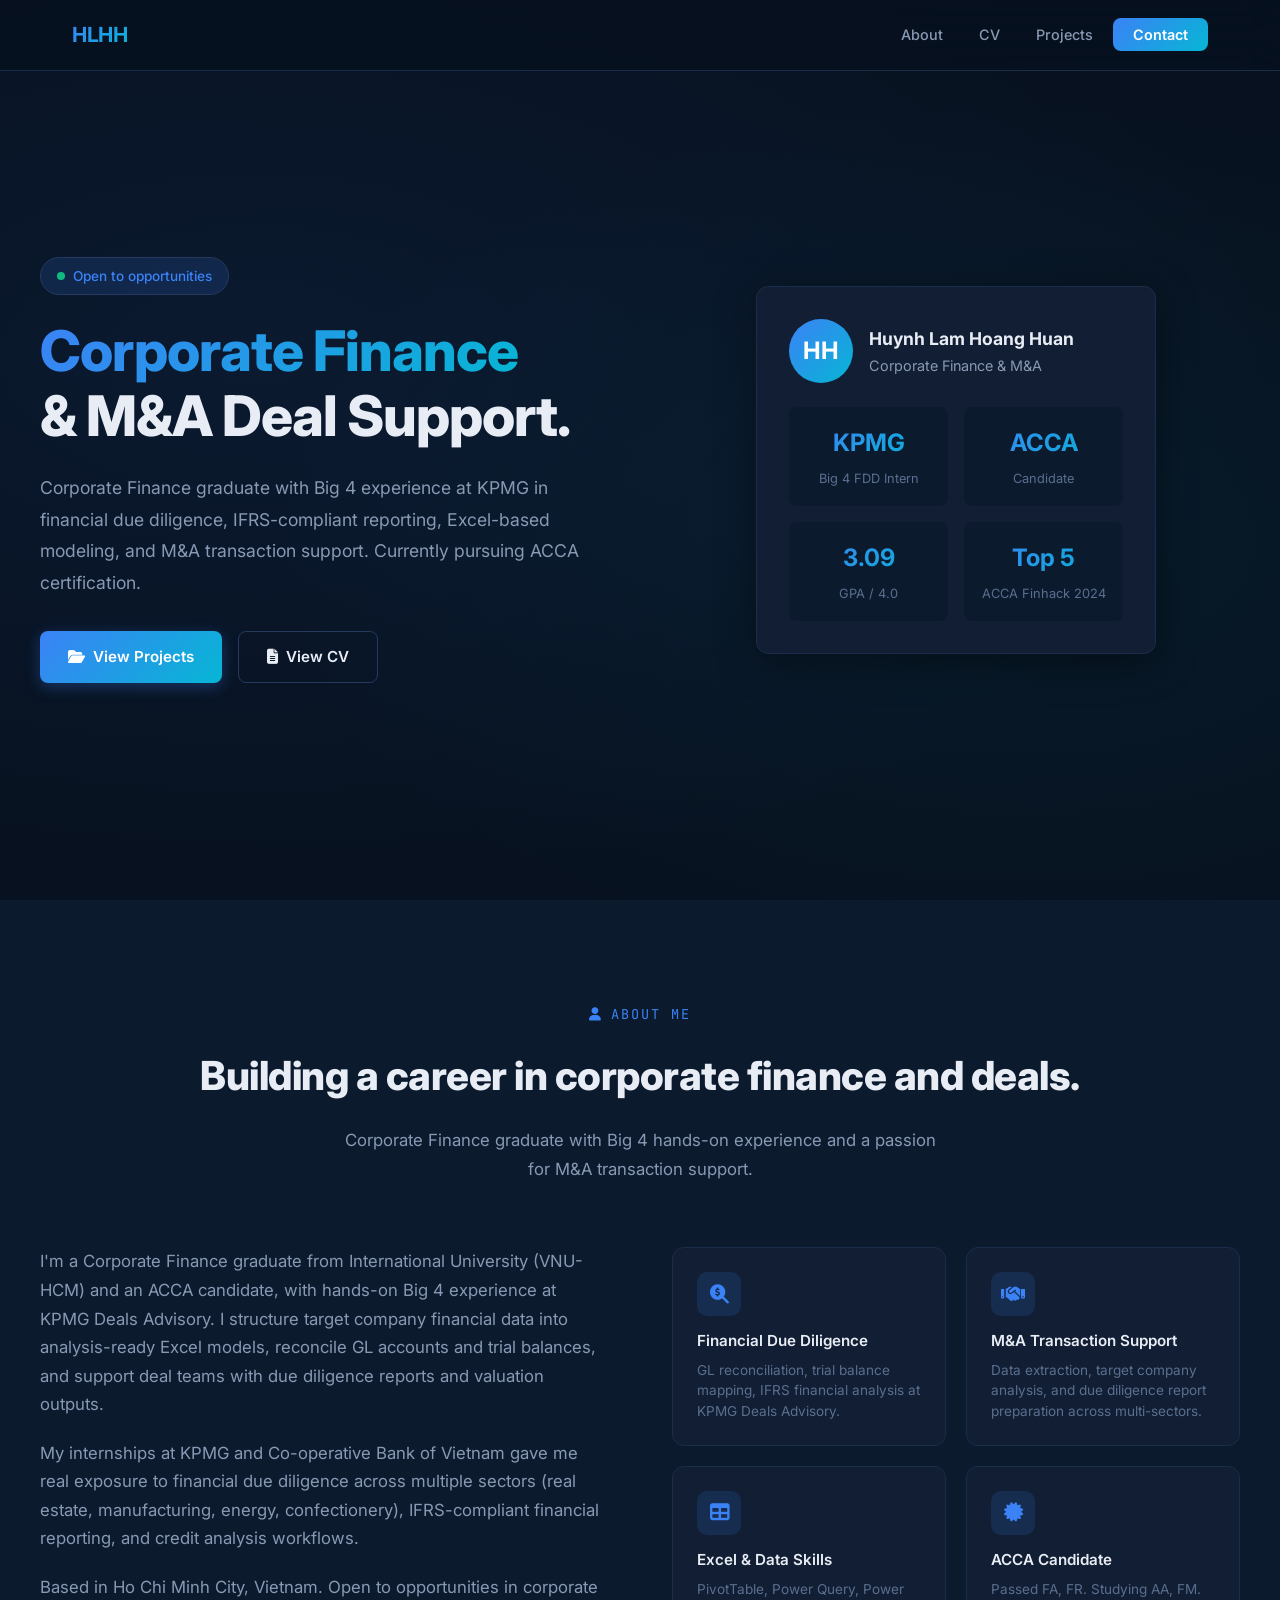
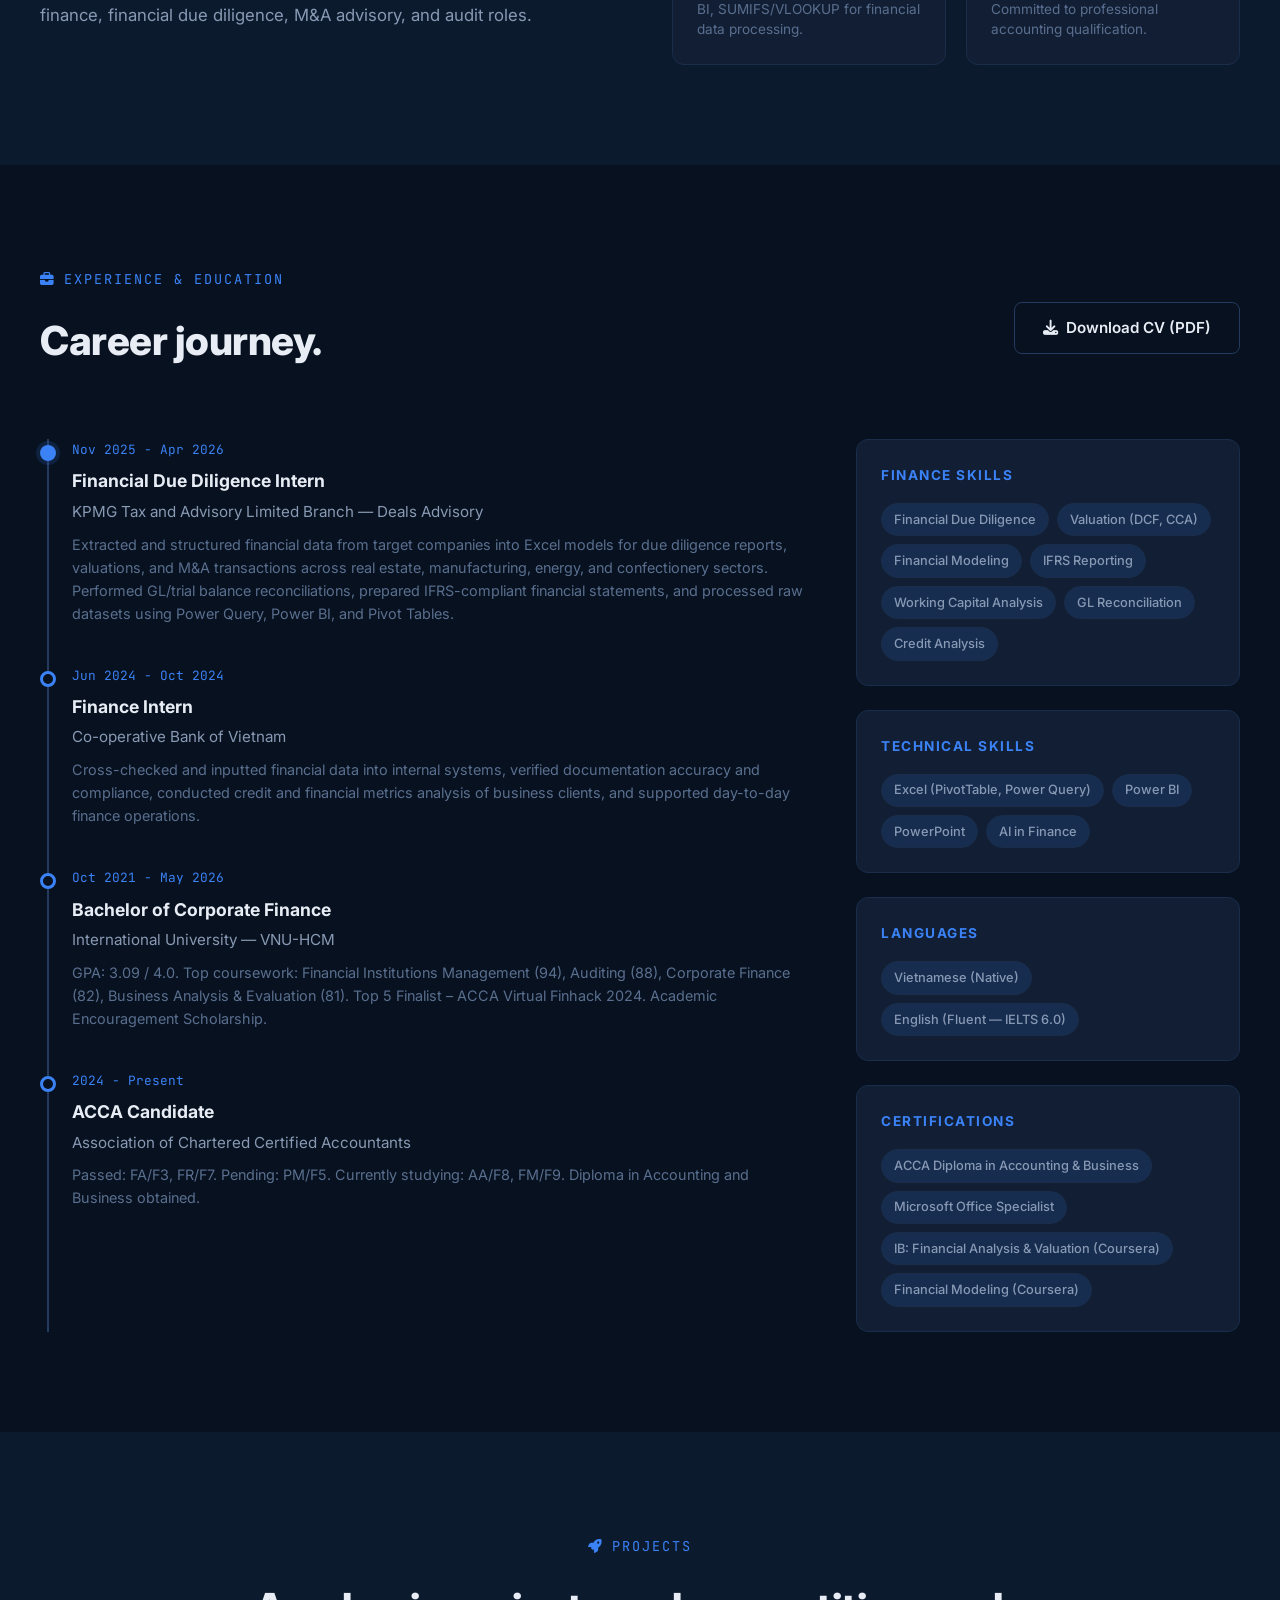
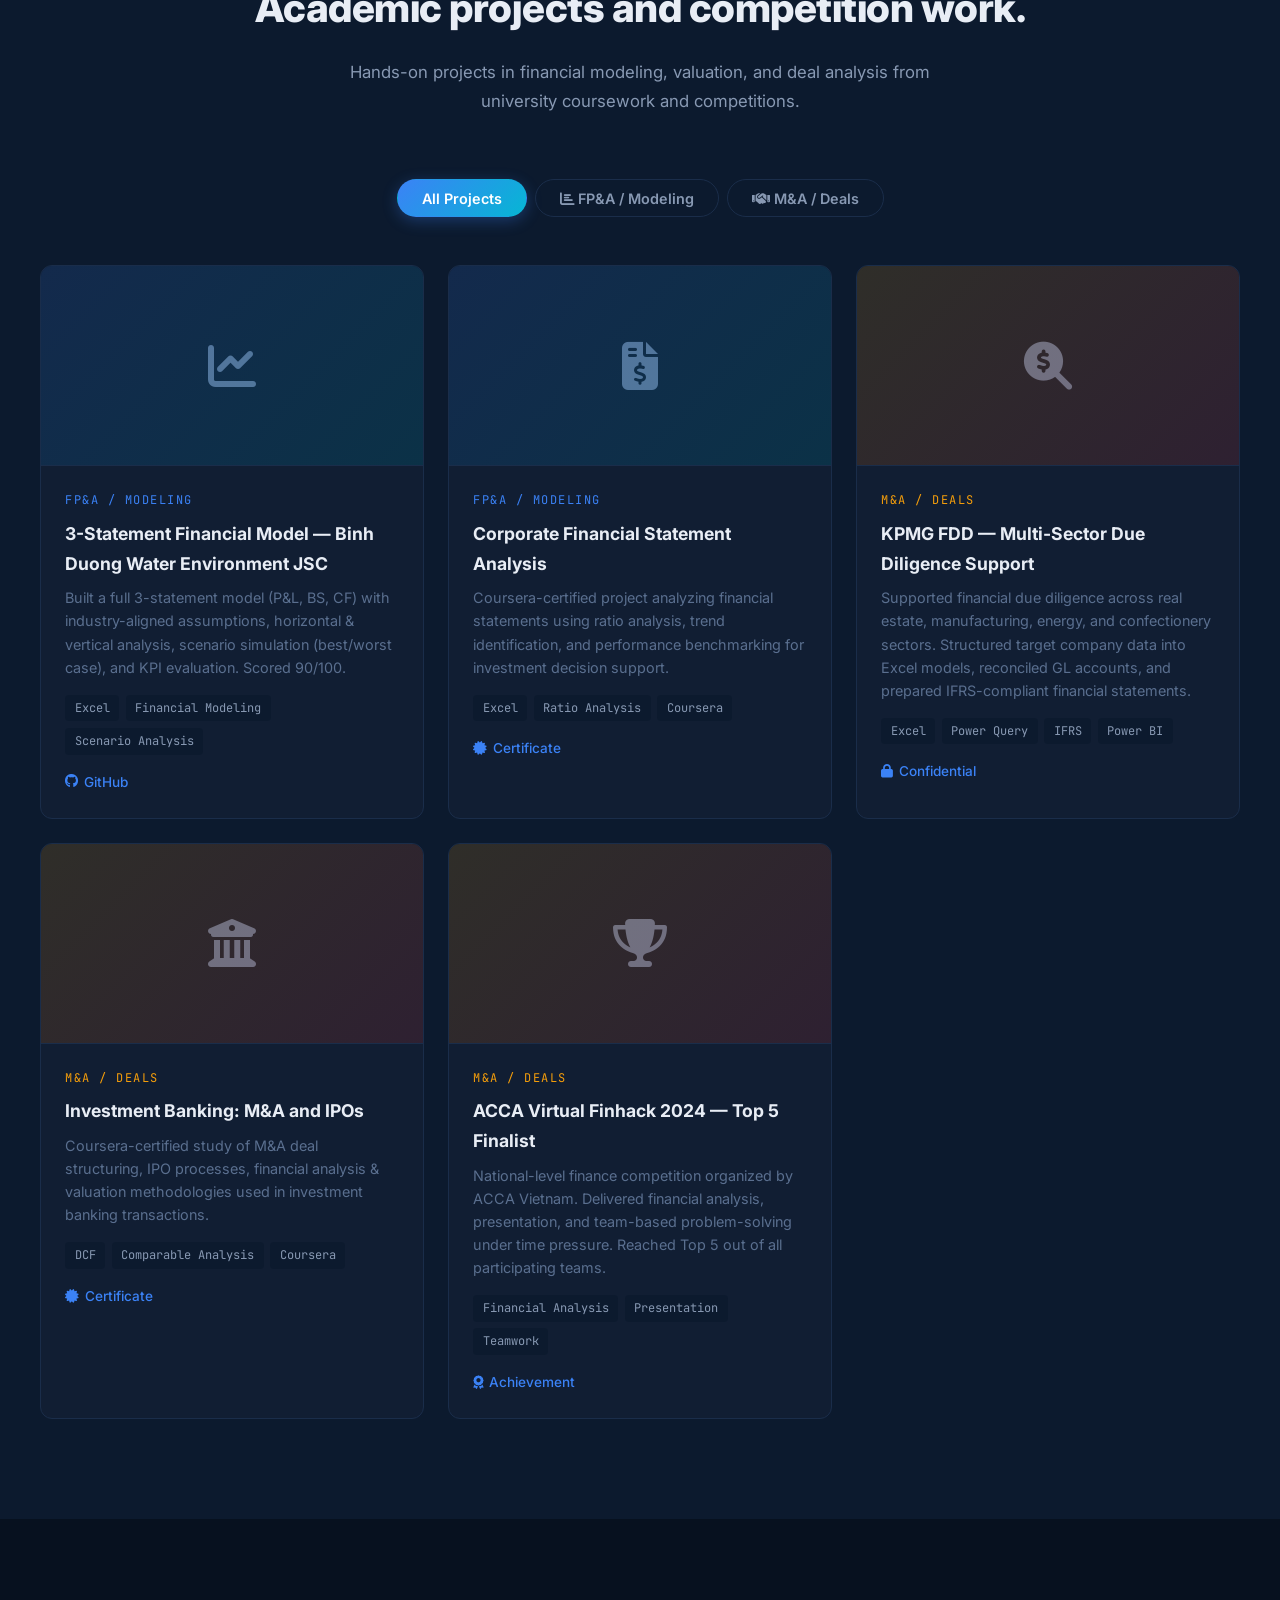
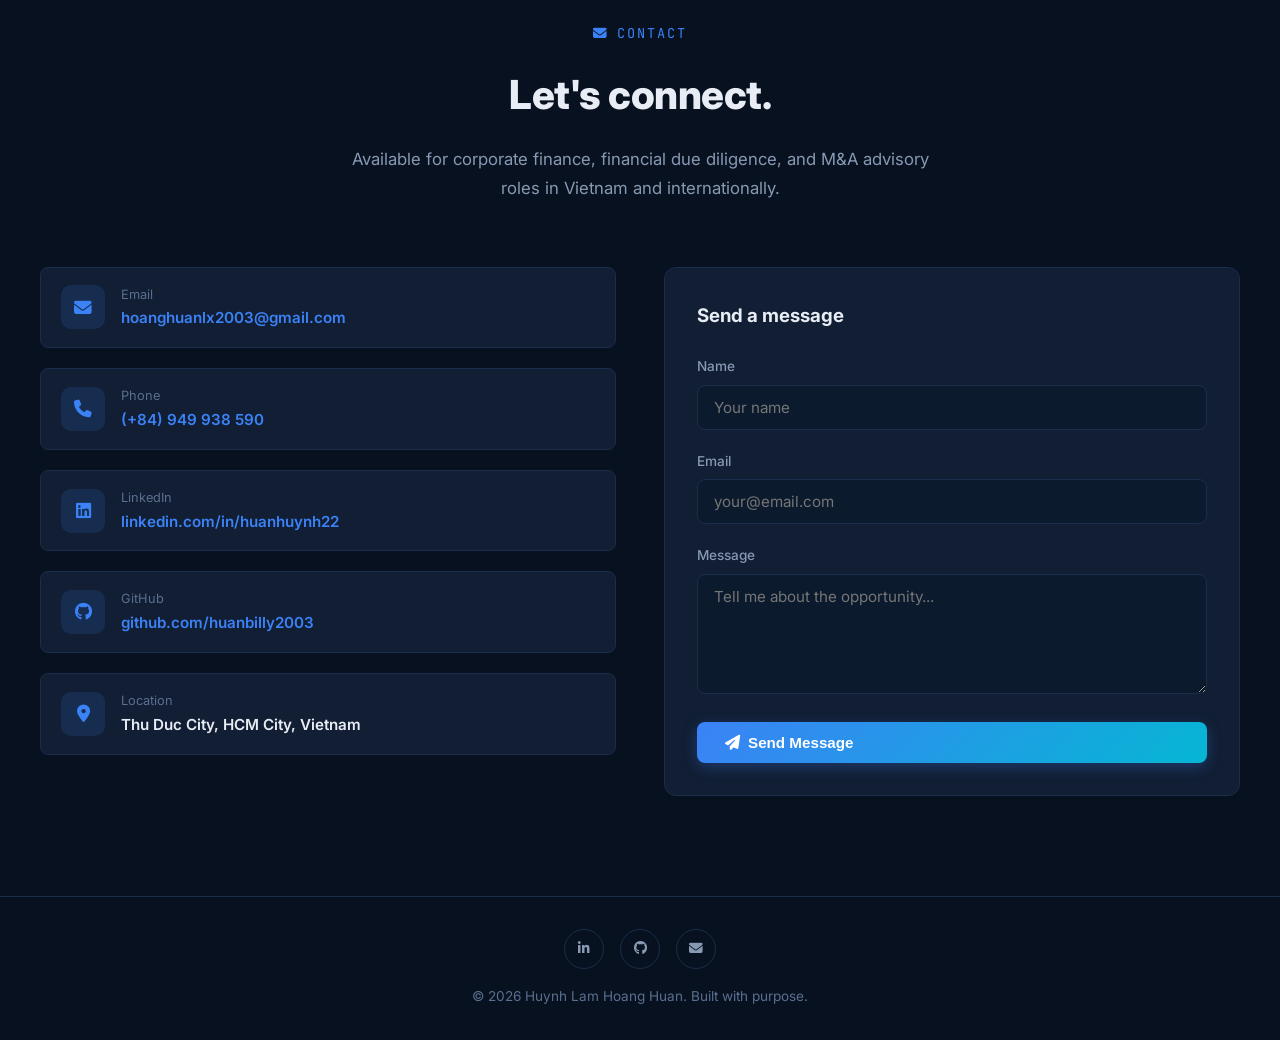
==== commit 30b0d113: "Update with real CV data and profile info" ====
--- a/index.html
+++ b/index.html
@@ -3,9 +3,9 @@
 <head>
   <meta charset="UTF-8">
   <meta name="viewport" content="width=device-width, initial-scale=1.0">
-  <title>Hoang Huan | FP&A & M&A Portfolio</title>
-  <meta name="description" content="Portfolio by Hoang Huan — FP&A and M&A professional combining finance fundamentals, data analytics, and deal execution.">
-  <meta name="author" content="Hoang Huan">
+  <title>Huynh Lam Hoang Huan | Corporate Finance & M&A</title>
+  <meta name="description" content="Portfolio by Huynh Lam Hoang Huan — Corporate Finance graduate &amp; ACCA candidate with Big 4 experience in financial due diligence, IFRS reporting, and M&A transaction support.">
+  <meta name="author" content="Huynh Lam Hoang Huan">
   <link rel="preconnect" href="https://fonts.googleapis.com">
   <link rel="preconnect" href="https://fonts.gstatic.com" crossorigin>
   <link href="https://fonts.googleapis.com/css2?family=Inter:wght@300;400;500;600;700;800&family=JetBrains+Mono:wght@400;500&display=swap" rel="stylesheet">
@@ -427,7 +427,7 @@
 <!-- ========== NAVBAR ========== -->
 <nav class="navbar" id="navbar">
   <div class="nav-container">
-    <a href="#" class="nav-logo">HH</a>
+    <a href="#" class="nav-logo">HLHH</a>
     <ul class="nav-links" id="navLinks">
       <li><a href="#about">About</a></li>
       <li><a href="#experience">CV</a></li>
@@ -449,12 +449,11 @@
         Open to opportunities
       </div>
       <h1>
-        <span class="gradient">FP&A & M&A</span><br>
-        that drives decisions.
+        <span class="gradient">Corporate Finance</span><br>
+        & M&A Deal Support.
       </h1>
       <p class="hero-desc">
-        <!-- EDIT: Thay doi mo ta ngan ve ban than -->
-        I combine finance fundamentals, analytical modeling, and deal execution to deliver actionable insights for leadership decisions.
+        Corporate Finance graduate with Big 4 experience at KPMG in financial due diligence, IFRS-compliant reporting, Excel-based modeling, and M&A transaction support. Currently pursuing ACCA certification.
       </p>
       <div class="hero-buttons">
         <a href="#projects" class="btn btn-primary">
@@ -470,28 +469,26 @@
         <div class="hero-card-header">
           <div class="hero-avatar">HH</div>
           <div>
-            <!-- EDIT: Ten va vi tri cua ban -->
-            <div class="hero-card-name">Hoang Huan</div>
-            <div class="hero-card-role">FP&A & M&A Analyst</div>
+            <div class="hero-card-name">Huynh Lam Hoang Huan</div>
+            <div class="hero-card-role">Corporate Finance & M&A</div>
           </div>
         </div>
         <div class="hero-stats">
-          <!-- EDIT: Thay doi cac so lieu noi bat -->
           <div class="stat-item">
-            <div class="stat-value">X+</div>
-            <div class="stat-label">Years Experience</div>
+            <div class="stat-value">KPMG</div>
+            <div class="stat-label">Big 4 FDD Intern</div>
           </div>
           <div class="stat-item">
-            <div class="stat-value">X+</div>
-            <div class="stat-label">Projects Completed</div>
+            <div class="stat-value">ACCA</div>
+            <div class="stat-label">Candidate</div>
           </div>
           <div class="stat-item">
-            <div class="stat-value">X+</div>
-            <div class="stat-label">Deals Analyzed</div>
+            <div class="stat-value">3.09</div>
+            <div class="stat-label">GPA / 4.0</div>
           </div>
           <div class="stat-item">
-            <div class="stat-value">GPA</div>
-            <div class="stat-label">Academic Score</div>
+            <div class="stat-value">Top 5</div>
+            <div class="stat-label">ACCA Finhack 2024</div>
           </div>
         </div>
       </div>
@@ -504,43 +501,41 @@
   <div class="section-container">
     <div class="section-header">
       <div class="section-label"><i class="fas fa-user"></i> About Me</div>
-      <h2 class="section-title">Finance professional with dual expertise.</h2>
-      <p class="section-desc">Bridging FP&A insights and M&A execution to help organizations grow strategically.</p>
+      <h2 class="section-title">Building a career in corporate finance and deals.</h2>
+      <p class="section-desc">Corporate Finance graduate with Big 4 hands-on experience and a passion for M&A transaction support.</p>
     </div>
     <div class="about-grid">
       <div class="about-text">
-        <!-- EDIT: Thay doi noi dung gioi thieu -->
         <p>
-          I am a finance professional passionate about turning complex financial data into clear, actionable insights.
-          With experience spanning both FP&A and M&A, I bring a unique perspective that combines operational finance discipline with strategic deal thinking.
+          I'm a Corporate Finance graduate from International University (VNU-HCM) and an ACCA candidate, with hands-on Big 4 experience at KPMG Deals Advisory. I structure target company financial data into analysis-ready Excel models, reconcile GL accounts and trial balances, and support deal teams with due diligence reports and valuation outputs.
         </p>
         <p>
-          My approach is grounded in rigorous analysis, clear communication, and a commitment to delivering outputs that leadership teams can trust and act upon.
+          My internships at KPMG and Co-operative Bank of Vietnam gave me real exposure to financial due diligence across multiple sectors (real estate, manufacturing, energy, confectionery), IFRS-compliant financial reporting, and credit analysis workflows.
         </p>
         <p>
-          Based in Ho Chi Minh City, Vietnam. Open to opportunities in corporate finance, investment banking, and strategic finance roles.
+          Based in Ho Chi Minh City, Vietnam. Open to opportunities in corporate finance, financial due diligence, M&A advisory, and audit roles.
         </p>
       </div>
       <div class="about-highlights">
         <div class="highlight-card">
-          <div class="highlight-icon"><i class="fas fa-chart-line"></i></div>
-          <h4>FP&A Excellence</h4>
-          <p>Budgeting, forecasting, variance analysis, and management reporting.</p>
+          <div class="highlight-icon"><i class="fas fa-search-dollar"></i></div>
+          <h4>Financial Due Diligence</h4>
+          <p>GL reconciliation, trial balance mapping, IFRS financial analysis at KPMG Deals Advisory.</p>
         </div>
         <div class="highlight-card">
           <div class="highlight-icon"><i class="fas fa-handshake"></i></div>
-          <h4>M&A Execution</h4>
-          <p>Deal screening, valuation, due diligence, and transaction support.</p>
+          <h4>M&A Transaction Support</h4>
+          <p>Data extraction, target company analysis, and due diligence report preparation across multi-sectors.</p>
         </div>
         <div class="highlight-card">
-          <div class="highlight-icon"><i class="fas fa-database"></i></div>
-          <h4>Data-Driven</h4>
-          <p>Power BI, SQL, Python, and Excel modeling for better decisions.</p>
+          <div class="highlight-icon"><i class="fas fa-table"></i></div>
+          <h4>Excel & Data Skills</h4>
+          <p>PivotTable, Power Query, Power BI, SUMIFS/VLOOKUP for financial data processing.</p>
         </div>
         <div class="highlight-card">
-          <div class="highlight-icon"><i class="fas fa-globe"></i></div>
-          <h4>Global Mindset</h4>
-          <p>Cross-functional communication, multi-entity finance, and MNC readiness.</p>
+          <div class="highlight-icon"><i class="fas fa-certificate"></i></div>
+          <h4>ACCA Candidate</h4>
+          <p>Passed FA, FR. Studying AA, FM. Committed to professional accounting qualification.</p>
         </div>
       </div>
     </div>
@@ -555,39 +550,46 @@
         <div class="section-label"><i class="fas fa-briefcase"></i> Experience & Education</div>
         <h2 class="section-title">Career journey.</h2>
       </div>
-      <!-- EDIT: Link toi file CV PDF cua ban (dat trong folder assets/) -->
-      <a href="assets/cv.pdf" target="_blank" class="btn btn-outline">
+      <a href="assets/CV_HuynhLamHoangHuan.pdf" target="_blank" class="btn btn-outline">
         <i class="fas fa-download"></i> Download CV (PDF)
       </a>
     </div>
     <div class="cv-grid">
       <div class="timeline">
-        <!-- EDIT: Thay doi kinh nghiem lam viec -->
         <div class="timeline-item current">
           <div class="timeline-dot"></div>
-          <div class="timeline-date">2024 - Present</div>
-          <div class="timeline-title">FP&A / M&A Analyst</div>
-          <div class="timeline-company">Company Name</div>
+          <div class="timeline-date">Nov 2025 - Apr 2026</div>
+          <div class="timeline-title">Financial Due Diligence Intern</div>
+          <div class="timeline-company">KPMG Tax and Advisory Limited Branch &mdash; Deals Advisory</div>
           <div class="timeline-desc">
-            Responsible for budgeting, forecasting, variance analysis, and supporting M&A deal pipeline including valuation and due diligence.
+            Extracted and structured financial data from target companies into Excel models for due diligence reports, valuations, and M&A transactions across real estate, manufacturing, energy, and confectionery sectors. Performed GL/trial balance reconciliations, prepared IFRS-compliant financial statements, and processed raw datasets using Power Query, Power BI, and Pivot Tables.
           </div>
         </div>
         <div class="timeline-item">
           <div class="timeline-dot"></div>
-          <div class="timeline-date">2023 - 2024</div>
-          <div class="timeline-title">Finance Analyst / Intern</div>
-          <div class="timeline-company">Company Name</div>
+          <div class="timeline-date">Jun 2024 - Oct 2024</div>
+          <div class="timeline-title">Finance Intern</div>
+          <div class="timeline-company">Co-operative Bank of Vietnam</div>
           <div class="timeline-desc">
-            Supported financial planning processes, built reporting dashboards, and assisted with transaction screening.
+            Cross-checked and inputted financial data into internal systems, verified documentation accuracy and compliance, conducted credit and financial metrics analysis of business clients, and supported day-to-day finance operations.
           </div>
         </div>
         <div class="timeline-item">
           <div class="timeline-dot"></div>
-          <div class="timeline-date">2020 - 2024</div>
-          <div class="timeline-title">Bachelor of Finance</div>
-          <div class="timeline-company">University Name</div>
+          <div class="timeline-date">Oct 2021 - May 2026</div>
+          <div class="timeline-title">Bachelor of Corporate Finance</div>
+          <div class="timeline-company">International University &mdash; VNU-HCM</div>
           <div class="timeline-desc">
-            GPA: X.X / 4.0. Relevant coursework in corporate finance, investment analysis, financial modeling, and accounting.
+            GPA: 3.09 / 4.0. Top coursework: Financial Institutions Management (94), Auditing (88), Corporate Finance (82), Business Analysis & Evaluation (81). Top 5 Finalist &ndash; ACCA Virtual Finhack 2024. Academic Encouragement Scholarship.
+          </div>
+        </div>
+        <div class="timeline-item">
+          <div class="timeline-dot"></div>
+          <div class="timeline-date">2024 - Present</div>
+          <div class="timeline-title">ACCA Candidate</div>
+          <div class="timeline-company">Association of Chartered Certified Accountants</div>
+          <div class="timeline-desc">
+            Passed: FA/F3, FR/F7. Pending: PM/F5. Currently studying: AA/F8, FM/F9. Diploma in Accounting and Business obtained.
           </div>
         </div>
       </div>
@@ -595,44 +597,38 @@
         <div class="cv-card">
           <h4>Finance Skills</h4>
           <div class="skill-tags">
-            <!-- EDIT: Thay doi cac skills -->
-            <span class="skill-tag">FP&A</span>
-            <span class="skill-tag">Budgeting</span>
-            <span class="skill-tag">Forecasting</span>
-            <span class="skill-tag">Variance Analysis</span>
-            <span class="skill-tag">M&A Valuation</span>
-            <span class="skill-tag">Due Diligence</span>
+            <span class="skill-tag">Financial Due Diligence</span>
+            <span class="skill-tag">Valuation (DCF, CCA)</span>
             <span class="skill-tag">Financial Modeling</span>
-            <span class="skill-tag">DCF</span>
-            <span class="skill-tag">Comparable Analysis</span>
-            <span class="skill-tag">Working Capital</span>
+            <span class="skill-tag">IFRS Reporting</span>
+            <span class="skill-tag">Working Capital Analysis</span>
+            <span class="skill-tag">GL Reconciliation</span>
+            <span class="skill-tag">Credit Analysis</span>
           </div>
         </div>
         <div class="cv-card">
           <h4>Technical Skills</h4>
           <div class="skill-tags">
+            <span class="skill-tag">Excel (PivotTable, Power Query)</span>
             <span class="skill-tag">Power BI</span>
-            <span class="skill-tag">SQL</span>
-            <span class="skill-tag">Python</span>
-            <span class="skill-tag">Advanced Excel</span>
-            <span class="skill-tag">VBA</span>
-            <span class="skill-tag">DAX</span>
-            <span class="skill-tag">Power Query</span>
+            <span class="skill-tag">PowerPoint</span>
+            <span class="skill-tag">AI in Finance</span>
           </div>
         </div>
         <div class="cv-card">
           <h4>Languages</h4>
           <div class="skill-tags">
             <span class="skill-tag">Vietnamese (Native)</span>
-            <span class="skill-tag">English (Professional)</span>
+            <span class="skill-tag">English (Fluent &mdash; IELTS 6.0)</span>
           </div>
         </div>
         <div class="cv-card">
           <h4>Certifications</h4>
           <div class="skill-tags">
-            <!-- EDIT: Them cac chung chi -->
-            <span class="skill-tag">CFA Level I (if applicable)</span>
-            <span class="skill-tag">FMVA (if applicable)</span>
+            <span class="skill-tag">ACCA Diploma in Accounting &amp; Business</span>
+            <span class="skill-tag">Microsoft Office Specialist</span>
+            <span class="skill-tag">IB: Financial Analysis &amp; Valuation (Coursera)</span>
+            <span class="skill-tag">Financial Modeling (Coursera)</span>
           </div>
         </div>
       </div>
@@ -645,14 +641,14 @@
   <div class="section-container">
     <div class="section-header">
       <div class="section-label"><i class="fas fa-rocket"></i> Projects</div>
-      <h2 class="section-title">Selected work across FP&A and M&A.</h2>
-      <p class="section-desc">Real-world projects demonstrating analytical depth, strategic thinking, and technical execution.</p>
+      <h2 class="section-title">Academic projects and competition work.</h2>
+      <p class="section-desc">Hands-on projects in financial modeling, valuation, and deal analysis from university coursework and competitions.</p>
     </div>
 
     <div class="project-tabs">
       <button class="tab-btn active" data-filter="all">All Projects</button>
-      <button class="tab-btn" data-filter="fpa"><i class="fas fa-chart-bar"></i> FP&A</button>
-      <button class="tab-btn" data-filter="ma"><i class="fas fa-handshake"></i> M&A</button>
+      <button class="tab-btn" data-filter="fpa"><i class="fas fa-chart-bar"></i> FP&A / Modeling</button>
+      <button class="tab-btn" data-filter="ma"><i class="fas fa-handshake"></i> M&A / Deals</button>
     </div>
 
     <div class="projects-grid" id="projectsGrid">
@@ -664,17 +660,15 @@
           <i class="fas fa-chart-line"></i>
         </div>
         <div class="project-body">
-          <div class="project-category">FP&A</div>
-          <!-- EDIT: Thay doi ten va mo ta project -->
-          <h3>Monthly FP&A Performance Pack</h3>
-          <p>Executive reporting dashboard covering Actual vs Budget vs Forecast, variance bridges, and drilldowns by business unit.</p>
+          <div class="project-category">FP&A / Modeling</div>
+          <h3>3-Statement Financial Model &mdash; Binh Duong Water Environment JSC</h3>
+          <p>Built a full 3-statement model (P&L, BS, CF) with industry-aligned assumptions, horizontal &amp; vertical analysis, scenario simulation (best/worst case), and KPI evaluation. Scored 90/100.</p>
           <div class="project-tools">
-            <span class="project-tool">Power BI</span>
-            <span class="project-tool">DAX</span>
             <span class="project-tool">Excel</span>
+            <span class="project-tool">Financial Modeling</span>
+            <span class="project-tool">Scenario Analysis</span>
           </div>
           <div class="project-links">
-            <a href="#" class="project-link"><i class="fas fa-external-link-alt"></i> Case Study</a>
             <a href="#" class="project-link"><i class="fab fa-github"></i> GitHub</a>
           </div>
         </div>
@@ -684,42 +678,19 @@
       <div class="project-card" data-category="fpa">
         <div class="project-thumb">
           <div class="project-thumb-gradient fpa"></div>
-          <i class="fas fa-calculator"></i>
+          <i class="fas fa-file-invoice-dollar"></i>
         </div>
         <div class="project-body">
-          <div class="project-category">FP&A</div>
-          <h3>Driver-Based Forecasting Model</h3>
-          <p>Revenue, cost, and headcount forecasting with scenario analysis and accuracy tracking.</p>
+          <div class="project-category">FP&A / Modeling</div>
+          <h3>Corporate Financial Statement Analysis</h3>
+          <p>Coursera-certified project analyzing financial statements using ratio analysis, trend identification, and performance benchmarking for investment decision support.</p>
           <div class="project-tools">
             <span class="project-tool">Excel</span>
-            <span class="project-tool">Python</span>
-            <span class="project-tool">SQL</span>
+            <span class="project-tool">Ratio Analysis</span>
+            <span class="project-tool">Coursera</span>
           </div>
           <div class="project-links">
-            <a href="#" class="project-link"><i class="fas fa-external-link-alt"></i> Case Study</a>
-            <a href="#" class="project-link"><i class="fab fa-github"></i> GitHub</a>
-          </div>
-        </div>
-      </div>
-
-      <!-- FP&A Project 3 -->
-      <div class="project-card" data-category="fpa">
-        <div class="project-thumb">
-          <div class="project-thumb-gradient fpa"></div>
-          <i class="fas fa-file-invoice-dollar"></i>
-        </div>
-        <div class="project-body">
-          <div class="project-category">FP&A</div>
-          <h3>Variance Analysis & Reporting Automation</h3>
-          <p>Automated monthly variance commentary and P&L bridge generation with Python pipeline.</p>
-          <div class="project-tools">
-            <span class="project-tool">Python</span>
-            <span class="project-tool">pandas</span>
-            <span class="project-tool">Power BI</span>
-          </div>
-          <div class="project-links">
-            <a href="#" class="project-link"><i class="fas fa-external-link-alt"></i> Case Study</a>
-            <a href="#" class="project-link"><i class="fab fa-github"></i> GitHub</a>
+            <a href="#" class="project-link"><i class="fas fa-certificate"></i> Certificate</a>
           </div>
         </div>
       </div>
@@ -731,17 +702,17 @@
           <i class="fas fa-search-dollar"></i>
         </div>
         <div class="project-body">
-          <div class="project-category">M&A</div>
-          <h3>Target Company Valuation</h3>
-          <p>DCF, comparable companies, and precedent transactions analysis for acquisition target screening.</p>
+          <div class="project-category">M&A / Deals</div>
+          <h3>KPMG FDD &mdash; Multi-Sector Due Diligence Support</h3>
+          <p>Supported financial due diligence across real estate, manufacturing, energy, and confectionery sectors. Structured target company data into Excel models, reconciled GL accounts, and prepared IFRS-compliant financial statements.</p>
           <div class="project-tools">
             <span class="project-tool">Excel</span>
-            <span class="project-tool">Financial Modeling</span>
-            <span class="project-tool">DCF</span>
+            <span class="project-tool">Power Query</span>
+            <span class="project-tool">IFRS</span>
+            <span class="project-tool">Power BI</span>
           </div>
           <div class="project-links">
-            <a href="#" class="project-link"><i class="fas fa-external-link-alt"></i> Case Study</a>
-            <a href="#" class="project-link"><i class="fab fa-github"></i> GitHub</a>
+            <a href="#" class="project-link"><i class="fas fa-lock"></i> Confidential</a>
           </div>
         </div>
       </div>
@@ -750,42 +721,40 @@
       <div class="project-card" data-category="ma">
         <div class="project-thumb">
           <div class="project-thumb-gradient ma"></div>
-          <i class="fas fa-balance-scale"></i>
+          <i class="fas fa-university"></i>
         </div>
         <div class="project-body">
-          <div class="project-category">M&A</div>
-          <h3>Due Diligence & Synergy Analysis</h3>
-          <p>Financial due diligence workbook with revenue synergy quantification and integration cost modeling.</p>
+          <div class="project-category">M&A / Deals</div>
+          <h3>Investment Banking: M&A and IPOs</h3>
+          <p>Coursera-certified study of M&A deal structuring, IPO processes, financial analysis &amp; valuation methodologies used in investment banking transactions.</p>
           <div class="project-tools">
-            <span class="project-tool">Excel</span>
-            <span class="project-tool">PowerPoint</span>
-            <span class="project-tool">SQL</span>
+            <span class="project-tool">DCF</span>
+            <span class="project-tool">Comparable Analysis</span>
+            <span class="project-tool">Coursera</span>
           </div>
           <div class="project-links">
-            <a href="#" class="project-link"><i class="fas fa-external-link-alt"></i> Case Study</a>
-            <a href="#" class="project-link"><i class="fab fa-github"></i> GitHub</a>
-          </div>
-        </div>
-      </div>
-
-      <!-- M&A Project 3 -->
+            <a href="#" class="project-link"><i class="fas fa-certificate"></i> Certificate</a>
+          </div>
+        </div>
+      </div>
+
+      <!-- Competition -->
       <div class="project-card" data-category="ma">
         <div class="project-thumb">
           <div class="project-thumb-gradient ma"></div>
-          <i class="fas fa-project-diagram"></i>
+          <i class="fas fa-trophy"></i>
         </div>
         <div class="project-body">
-          <div class="project-category">M&A</div>
-          <h3>Deal Pipeline & Market Screening</h3>
-          <p>Industry landscape mapping and target identification with scoring framework for strategic acquisitions.</p>
+          <div class="project-category">M&A / Deals</div>
+          <h3>ACCA Virtual Finhack 2024 &mdash; Top 5 Finalist</h3>
+          <p>National-level finance competition organized by ACCA Vietnam. Delivered financial analysis, presentation, and team-based problem-solving under time pressure. Reached Top 5 out of all participating teams.</p>
           <div class="project-tools">
-            <span class="project-tool">Python</span>
-            <span class="project-tool">Power BI</span>
-            <span class="project-tool">Excel</span>
+            <span class="project-tool">Financial Analysis</span>
+            <span class="project-tool">Presentation</span>
+            <span class="project-tool">Teamwork</span>
           </div>
           <div class="project-links">
-            <a href="#" class="project-link"><i class="fas fa-external-link-alt"></i> Case Study</a>
-            <a href="#" class="project-link"><i class="fab fa-github"></i> GitHub</a>
+            <a href="#" class="project-link"><i class="fas fa-award"></i> Achievement</a>
           </div>
         </div>
       </div>
@@ -800,50 +769,48 @@
     <div class="section-header">
       <div class="section-label"><i class="fas fa-envelope"></i> Contact</div>
       <h2 class="section-title">Let's connect.</h2>
-      <p class="section-desc">Available for FP&A and M&A roles. Open to Vietnam-based and international opportunities.</p>
+      <p class="section-desc">Available for corporate finance, financial due diligence, and M&A advisory roles in Vietnam and internationally.</p>
     </div>
     <div class="contact-grid">
       <div class="contact-info">
-        <!-- EDIT: Thay doi thong tin lien he -->
-        <a href="mailto:your.email@example.com" class="contact-item">
+        <a href="mailto:hoanghuanlx2003@gmail.com" class="contact-item">
           <div class="contact-icon"><i class="fas fa-envelope"></i></div>
           <div>
             <div class="label">Email</div>
-            <div class="value">your.email@example.com</div>
+            <div class="value">hoanghuanlx2003@gmail.com</div>
           </div>
         </a>
-        <a href="tel:+84XXXXXXXXX" class="contact-item">
+        <a href="tel:+84949938590" class="contact-item">
           <div class="contact-icon"><i class="fas fa-phone"></i></div>
           <div>
             <div class="label">Phone</div>
-            <div class="value">+84 XXX XXX XXX</div>
+            <div class="value">(+84) 949 938 590</div>
           </div>
         </a>
-        <a href="https://linkedin.com/in/your-profile" target="_blank" class="contact-item">
+        <a href="https://linkedin.com/in/huanhuynh22" target="_blank" class="contact-item">
           <div class="contact-icon"><i class="fab fa-linkedin"></i></div>
           <div>
             <div class="label">LinkedIn</div>
-            <div class="value">linkedin.com/in/your-profile</div>
+            <div class="value">linkedin.com/in/huanhuynh22</div>
           </div>
         </a>
-        <a href="https://github.com/your-username" target="_blank" class="contact-item">
+        <a href="https://github.com/huanbilly2003" target="_blank" class="contact-item">
           <div class="contact-icon"><i class="fab fa-github"></i></div>
           <div>
             <div class="label">GitHub</div>
-            <div class="value">github.com/your-username</div>
+            <div class="value">github.com/huanbilly2003</div>
           </div>
         </a>
         <div class="contact-item">
           <div class="contact-icon"><i class="fas fa-map-marker-alt"></i></div>
           <div>
             <div class="label">Location</div>
-            <div class="value">Ho Chi Minh City, Vietnam</div>
+            <div class="value">Thu Duc City, HCM City, Vietnam</div>
           </div>
         </div>
       </div>
       <div class="contact-form">
         <h3>Send a message</h3>
-        <!-- EDIT: Thay your.email@example.com bang email cua ban -->
         <form action="https://formspree.io/f/your-form-id" method="POST">
           <div class="form-group">
             <label for="name">Name</label>
@@ -869,12 +836,11 @@
 <!-- ========== FOOTER ========== -->
 <footer>
   <div class="footer-socials">
-    <a href="https://linkedin.com/in/your-profile" target="_blank" aria-label="LinkedIn"><i class="fab fa-linkedin-in"></i></a>
-    <a href="https://github.com/your-username" target="_blank" aria-label="GitHub"><i class="fab fa-github"></i></a>
-    <a href="mailto:your.email@example.com" aria-label="Email"><i class="fas fa-envelope"></i></a>
+    <a href="https://linkedin.com/in/huanhuynh22" target="_blank" aria-label="LinkedIn"><i class="fab fa-linkedin-in"></i></a>
+    <a href="https://github.com/huanbilly2003" target="_blank" aria-label="GitHub"><i class="fab fa-github"></i></a>
+    <a href="mailto:hoanghuanlx2003@gmail.com" aria-label="Email"><i class="fas fa-envelope"></i></a>
   </div>
-  <!-- EDIT: Thay doi ten -->
-  <p>&copy; 2026 Hoang Huan. Built with purpose.</p>
+  <p>&copy; 2026 Huynh Lam Hoang Huan. Built with purpose.</p>
 </footer>
 
 <!-- ========== JAVASCRIPT ========== -->
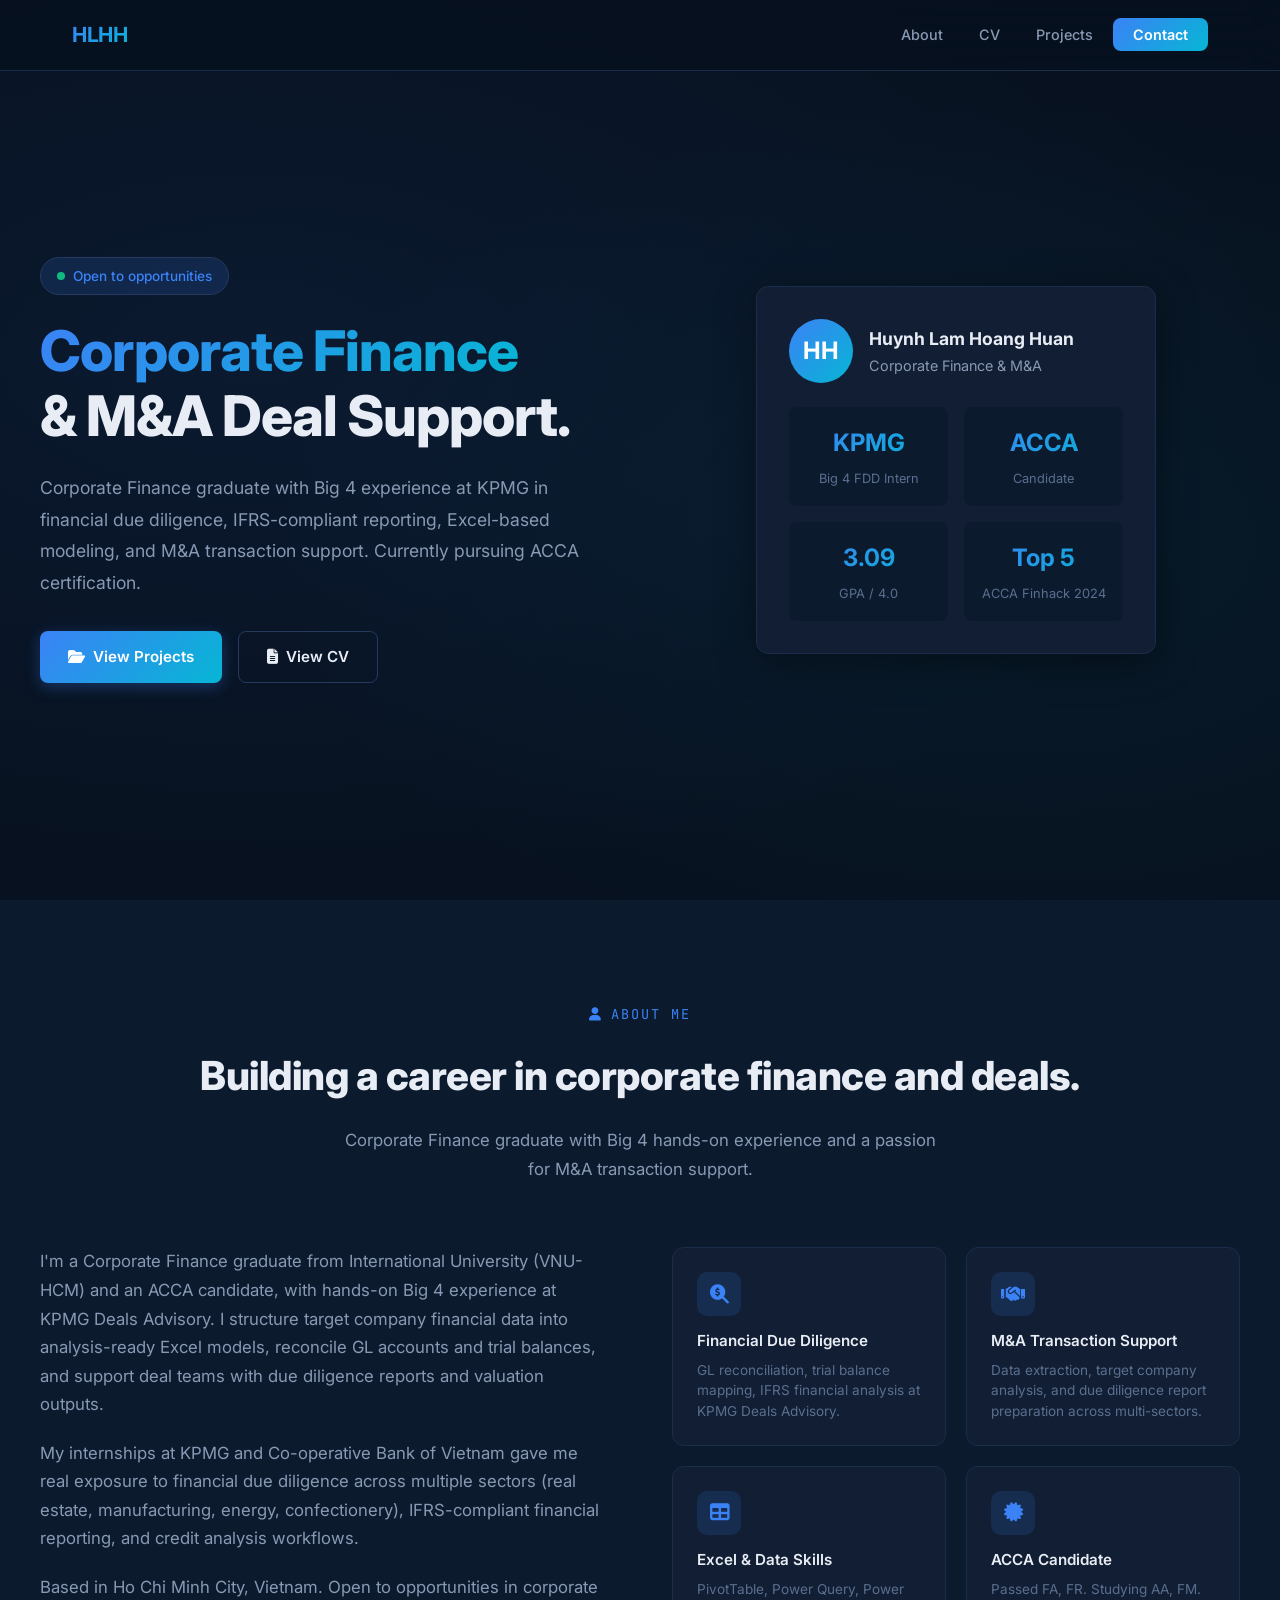
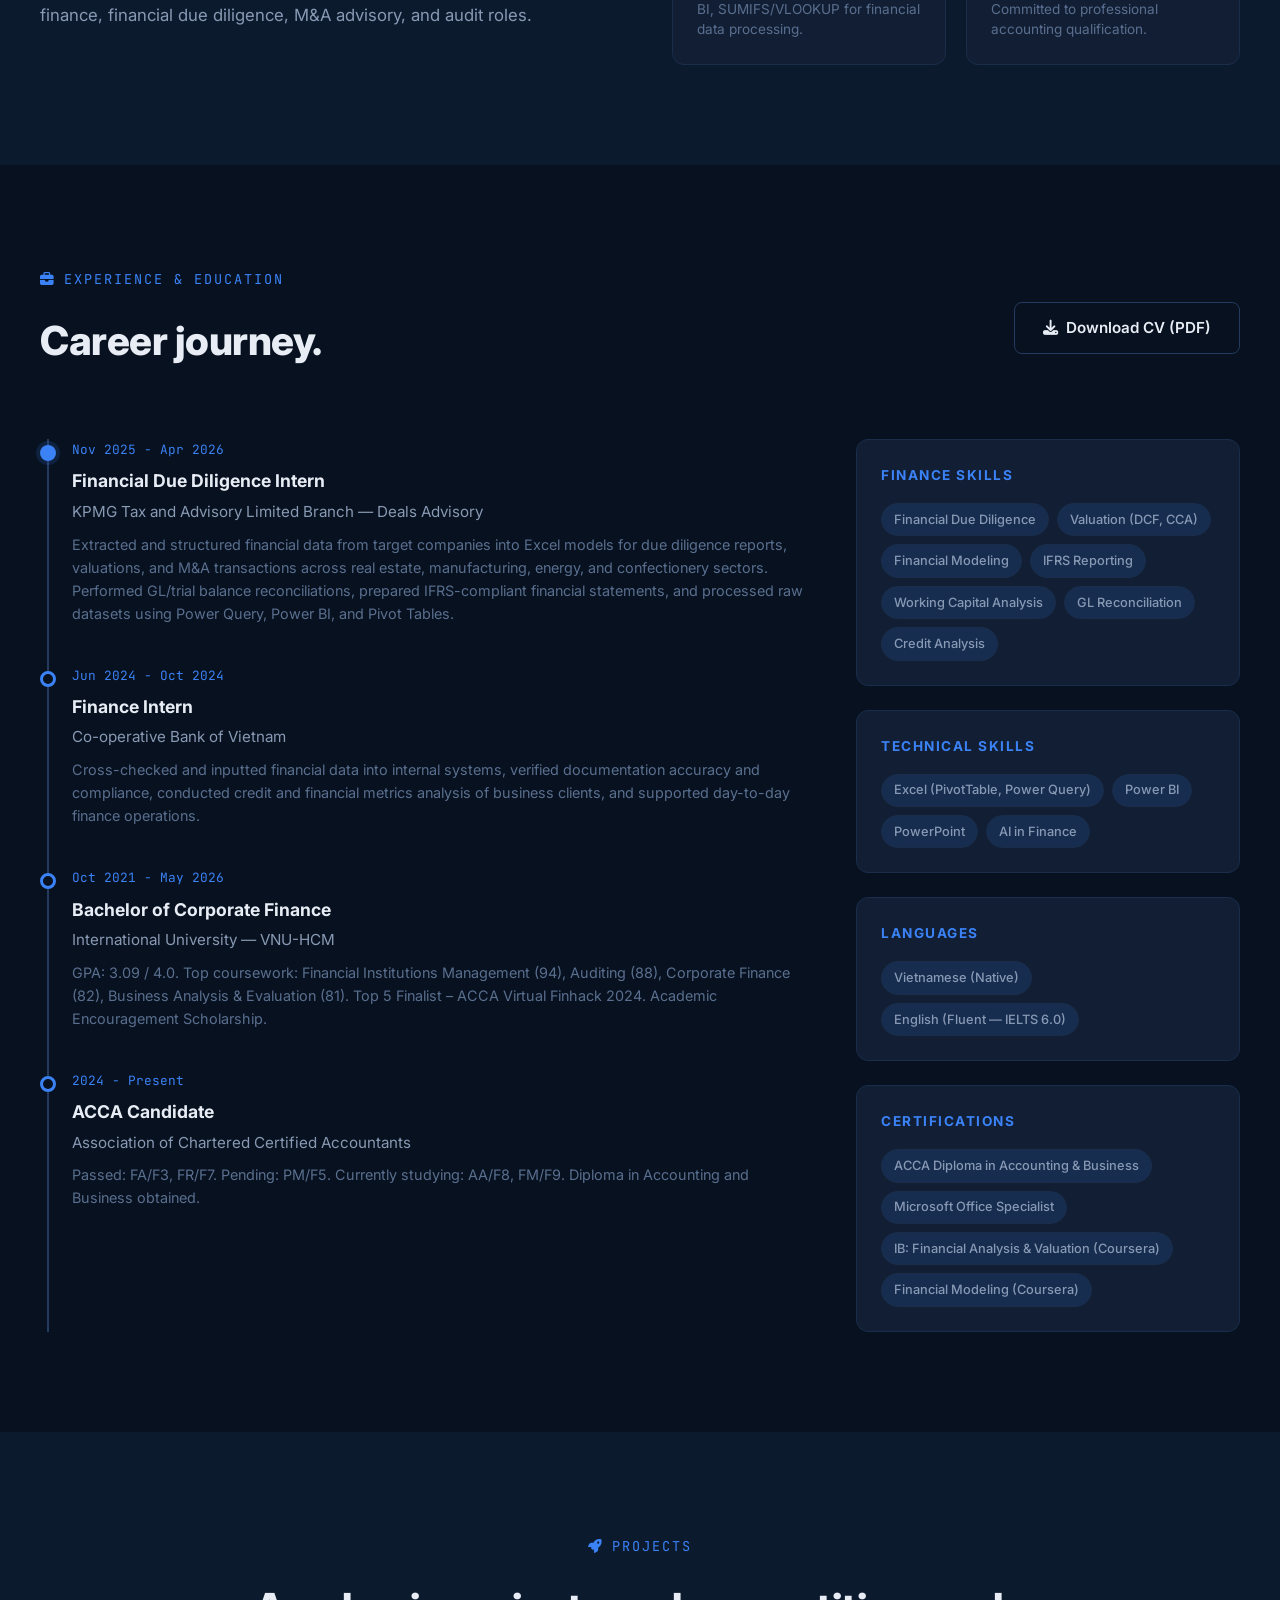
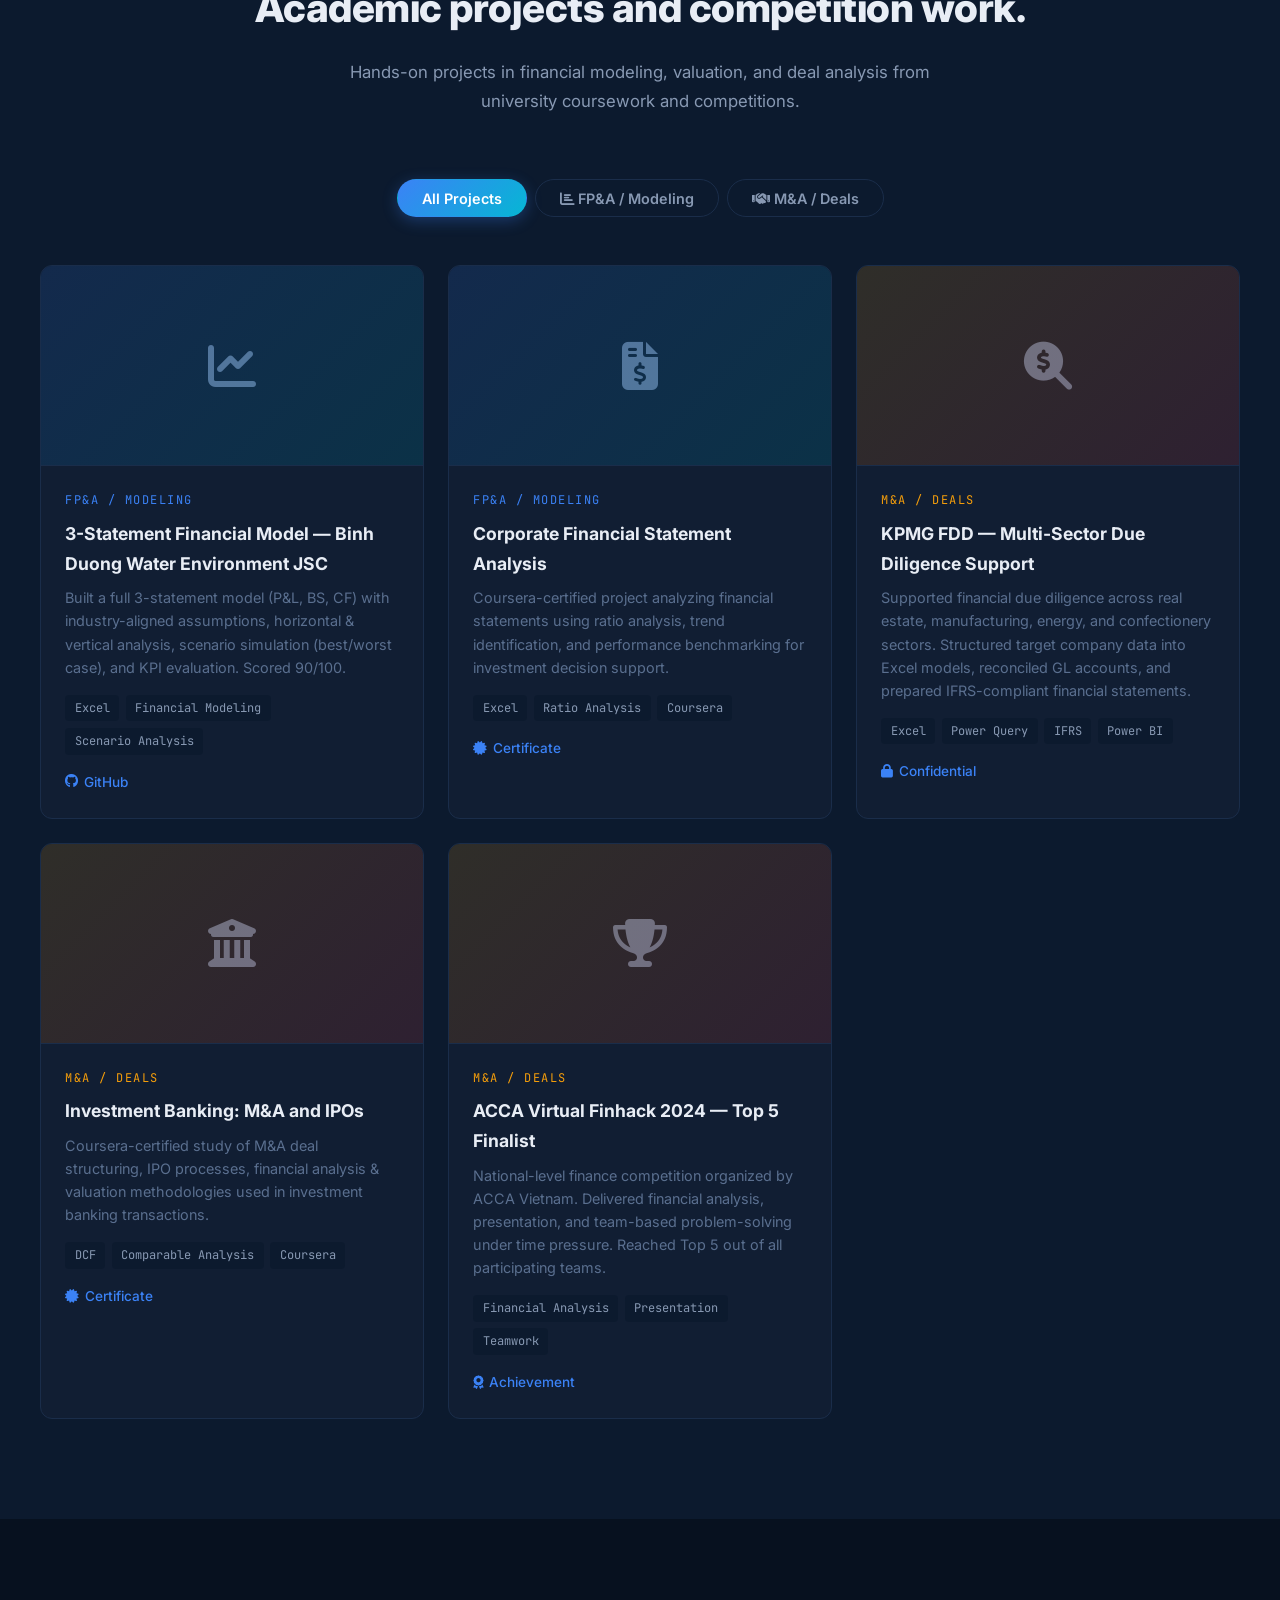
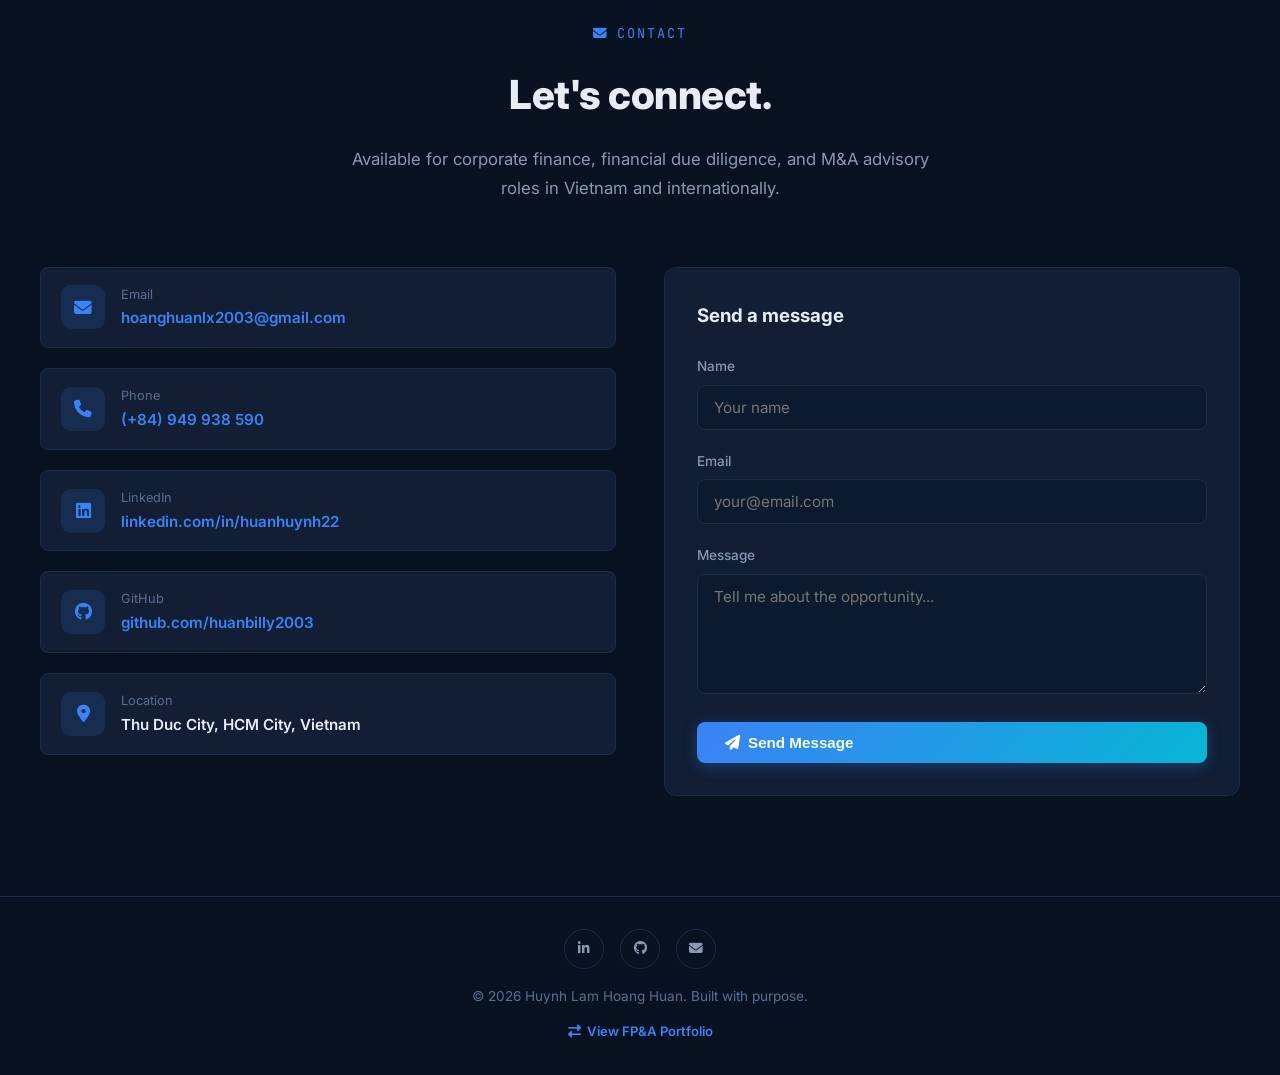
==== commit 75551e32: "Add FP&A portfolio and cross-link between portfolios" ====
--- a/index.html
+++ b/index.html
@@ -841,6 +841,7 @@
     <a href="mailto:hoanghuanlx2003@gmail.com" aria-label="Email"><i class="fas fa-envelope"></i></a>
   </div>
   <p>&copy; 2026 Huynh Lam Hoang Huan. Built with purpose.</p>
+  <a href="fpa.html" style="display:inline-flex;align-items:center;gap:6px;margin-top:0.75rem;font-size:0.82rem;font-weight:600;color:var(--accent);"><i class="fas fa-exchange-alt"></i> View FP&A Portfolio</a>
 </footer>
 
 <!-- ========== JAVASCRIPT ========== -->
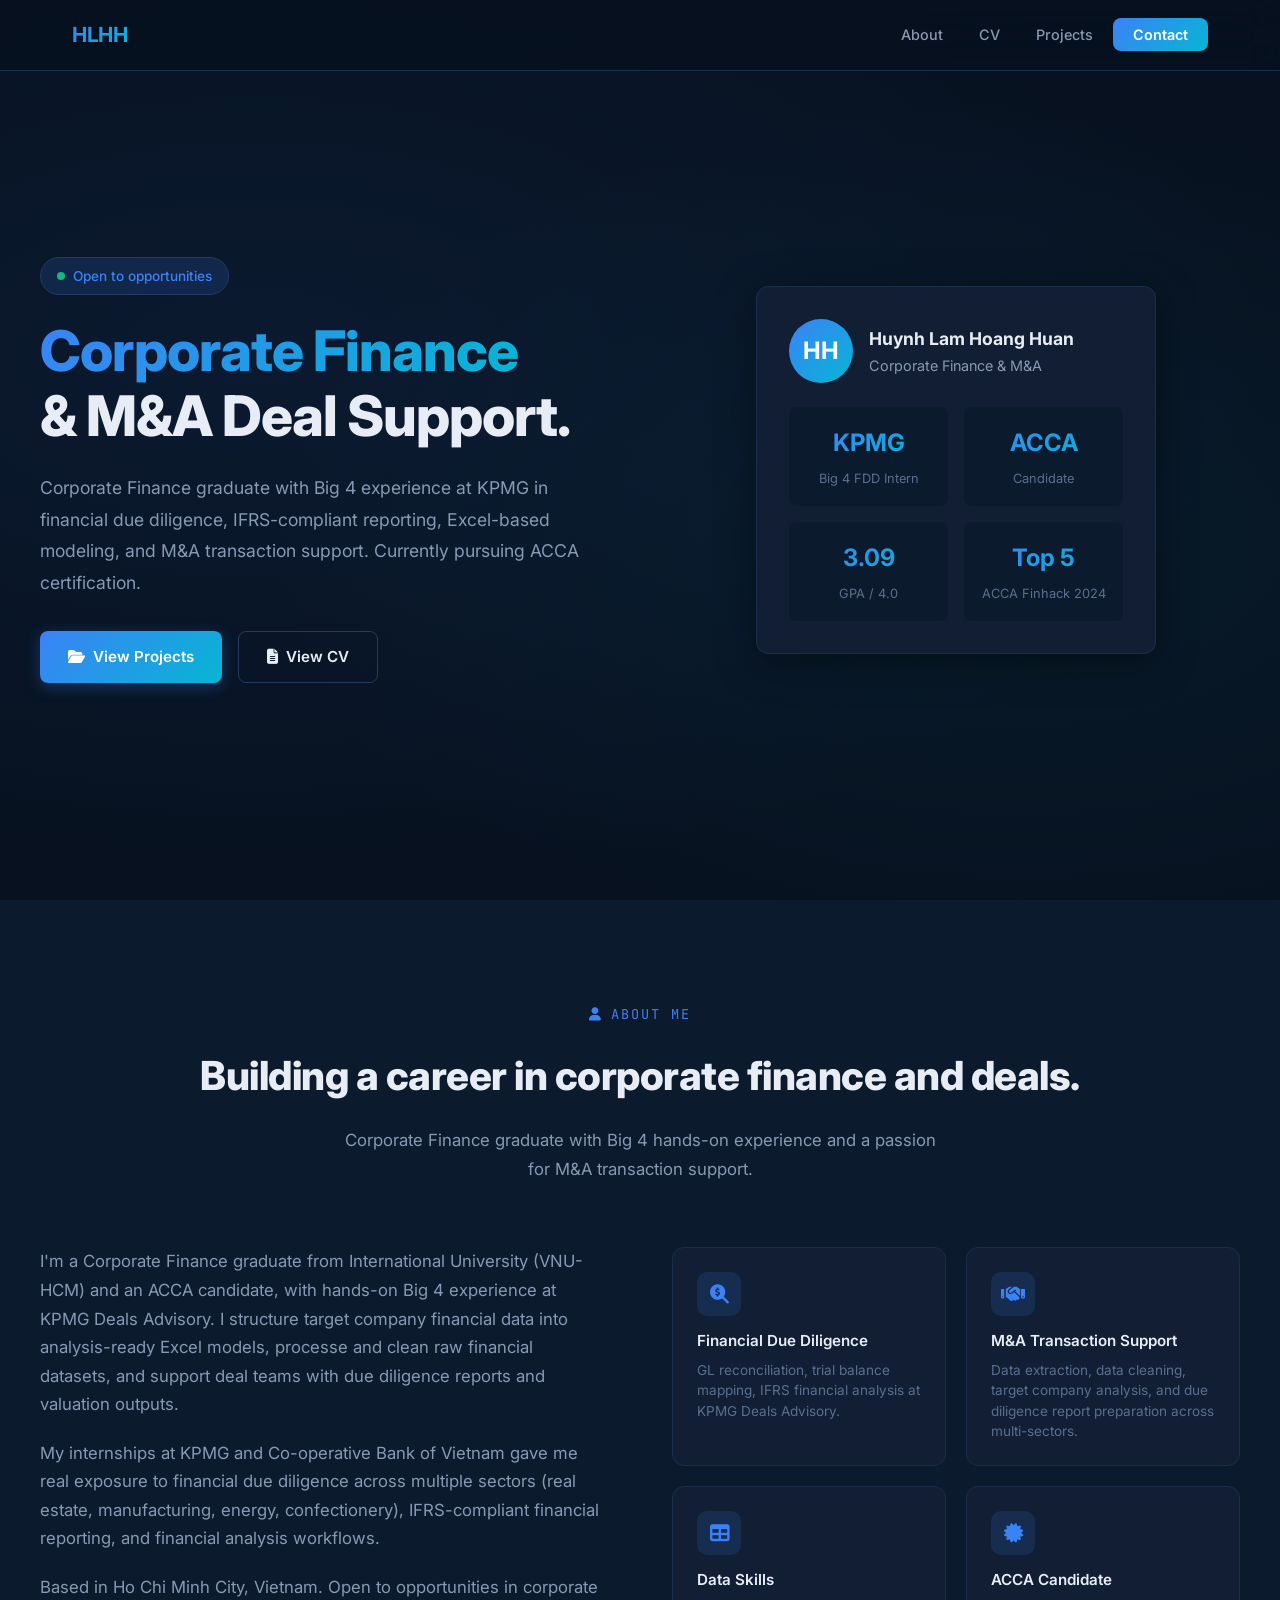
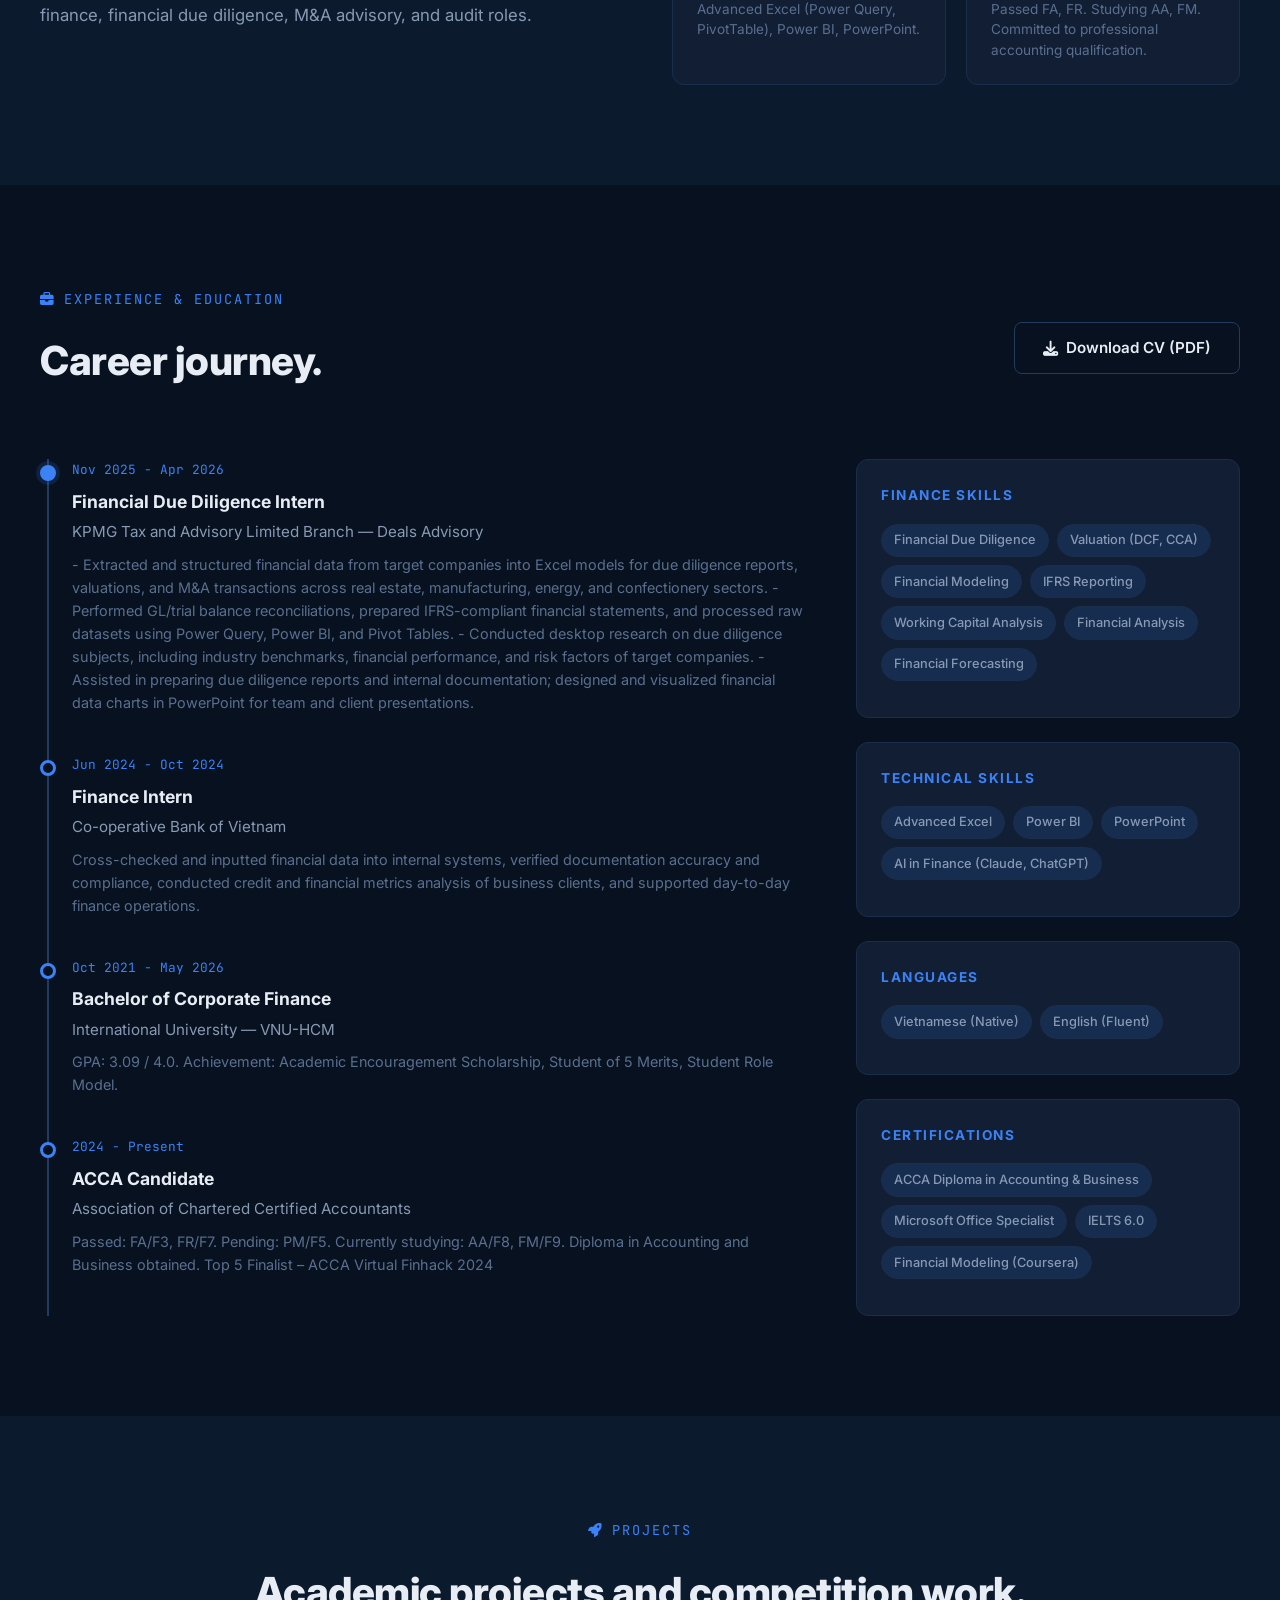
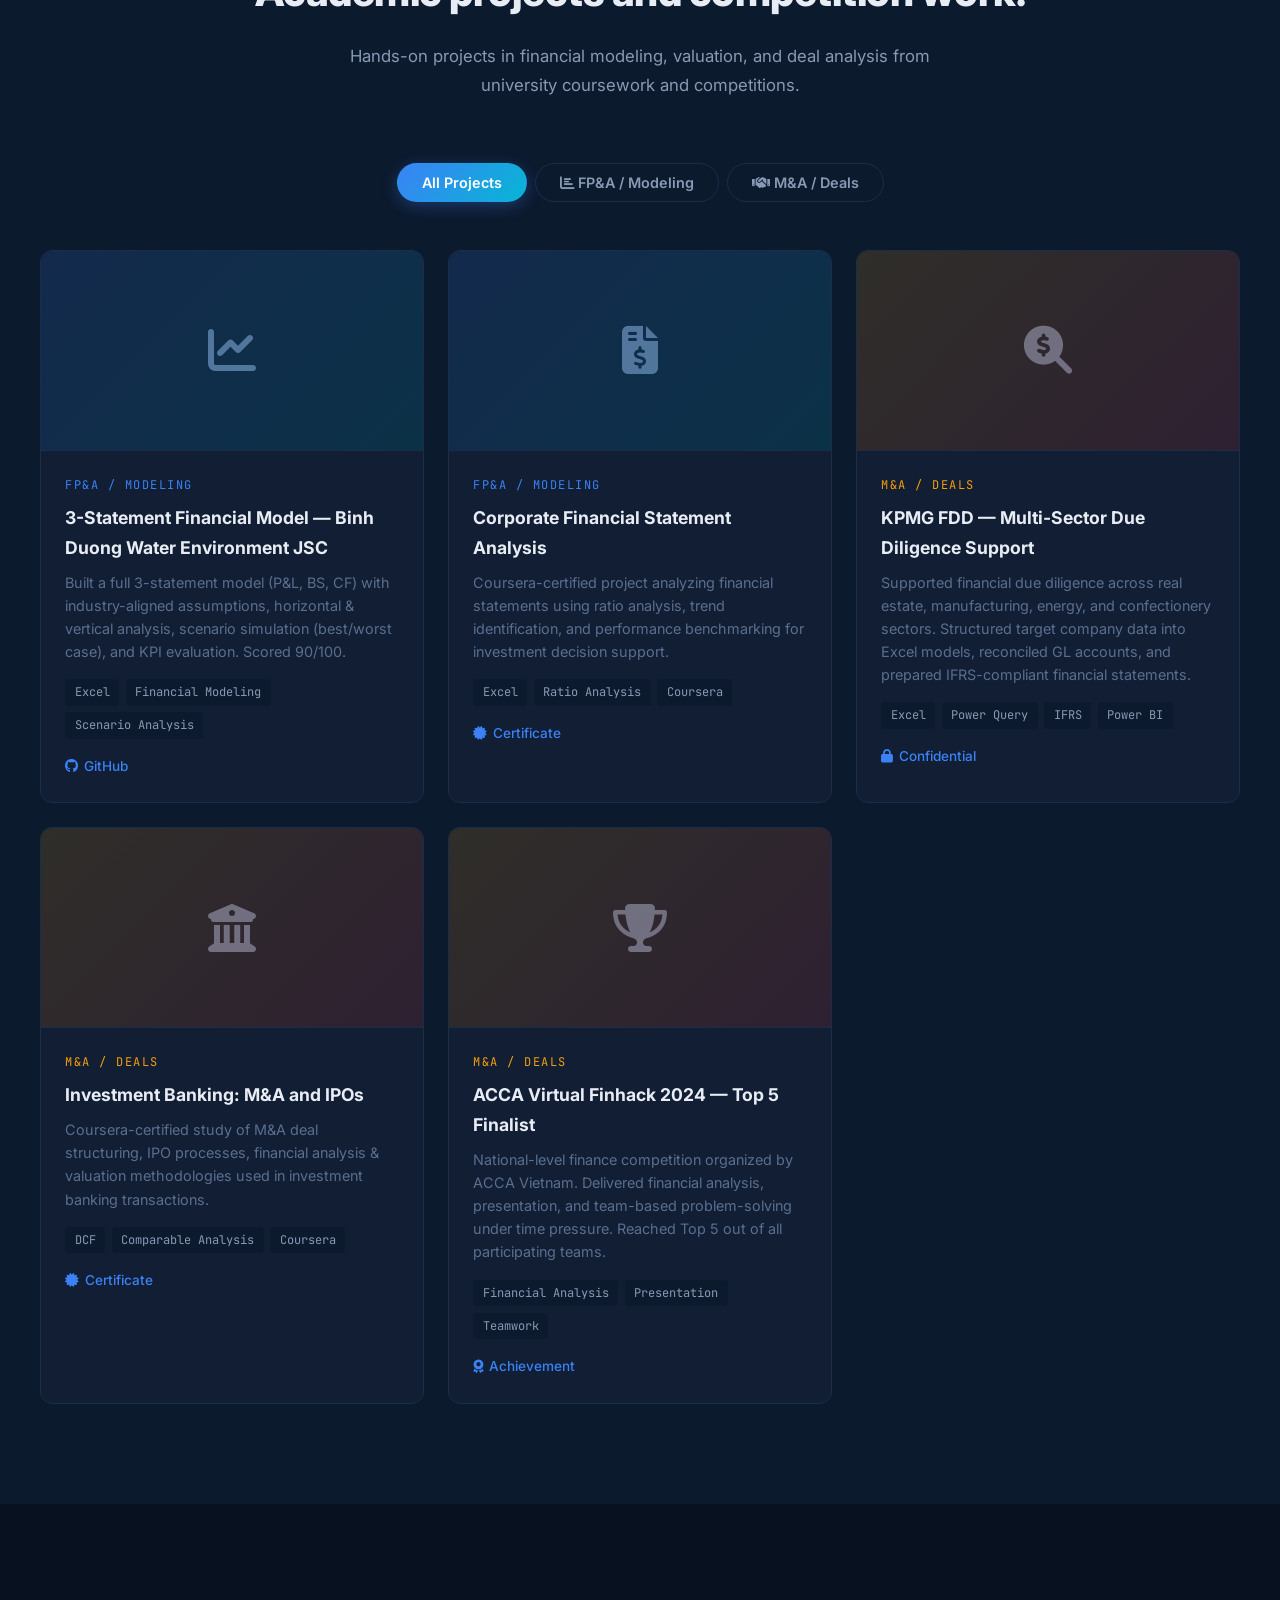
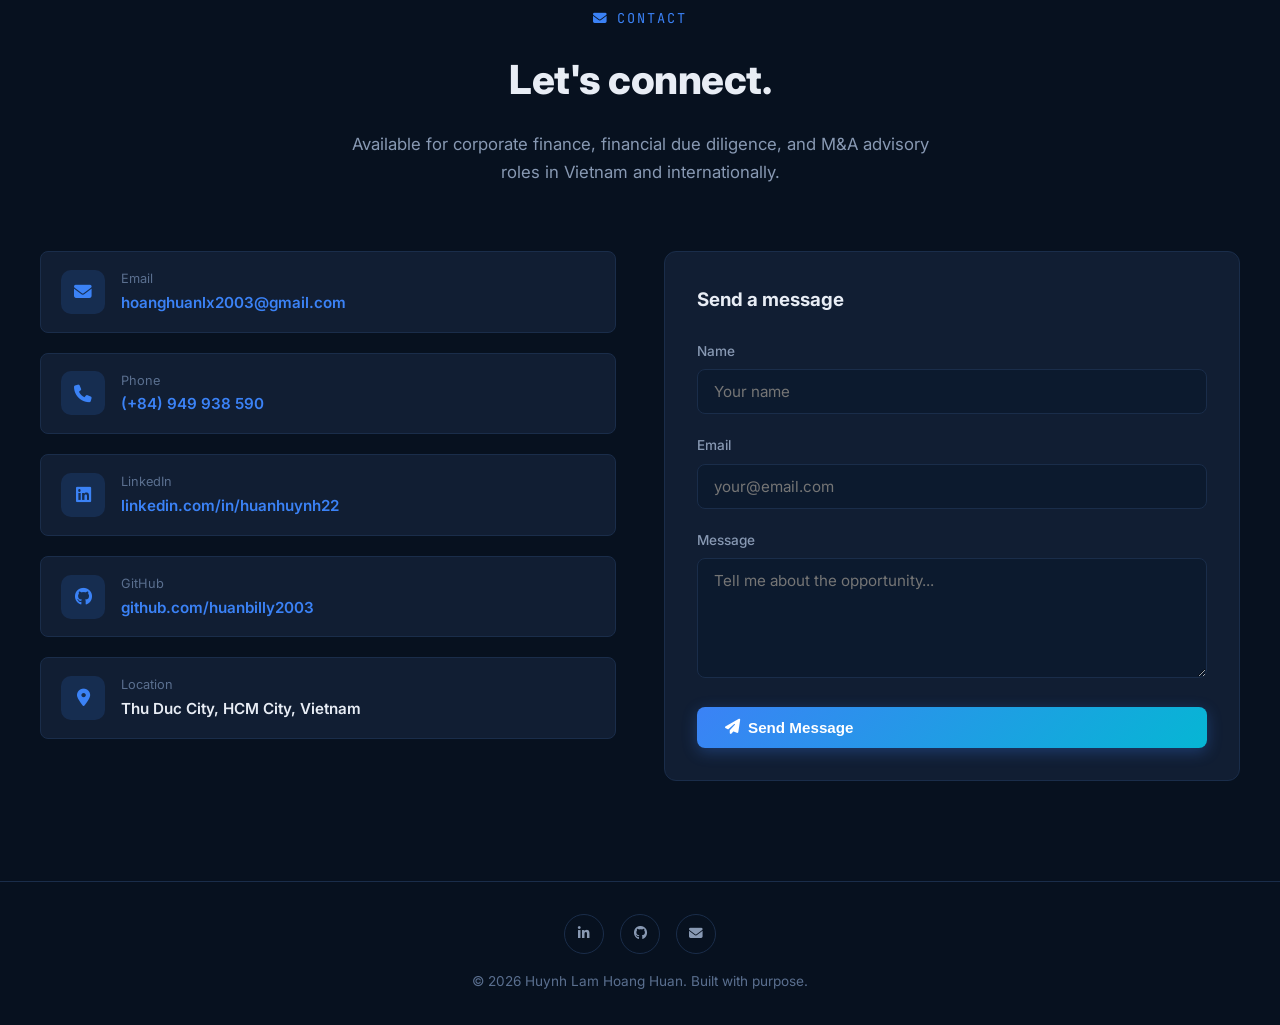
==== commit e66804b6: "Add files via upload Update index.html" ====
--- a/index.html
+++ b/index.html
@@ -507,10 +507,10 @@
     <div class="about-grid">
       <div class="about-text">
         <p>
-          I'm a Corporate Finance graduate from International University (VNU-HCM) and an ACCA candidate, with hands-on Big 4 experience at KPMG Deals Advisory. I structure target company financial data into analysis-ready Excel models, reconcile GL accounts and trial balances, and support deal teams with due diligence reports and valuation outputs.
+          I'm a Corporate Finance graduate from International University (VNU-HCM) and an ACCA candidate, with hands-on Big 4 experience at KPMG Deals Advisory. I structure target company financial data into analysis-ready Excel models, processe and clean raw financial datasets, and support deal teams with due diligence reports and valuation outputs.
         </p>
         <p>
-          My internships at KPMG and Co-operative Bank of Vietnam gave me real exposure to financial due diligence across multiple sectors (real estate, manufacturing, energy, confectionery), IFRS-compliant financial reporting, and credit analysis workflows.
+          My internships at KPMG and Co-operative Bank of Vietnam gave me real exposure to financial due diligence across multiple sectors (real estate, manufacturing, energy, confectionery), IFRS-compliant financial reporting, and financial analysis workflows.
         </p>
         <p>
           Based in Ho Chi Minh City, Vietnam. Open to opportunities in corporate finance, financial due diligence, M&A advisory, and audit roles.
@@ -525,12 +525,12 @@
         <div class="highlight-card">
           <div class="highlight-icon"><i class="fas fa-handshake"></i></div>
           <h4>M&A Transaction Support</h4>
-          <p>Data extraction, target company analysis, and due diligence report preparation across multi-sectors.</p>
+          <p>Data extraction, data cleaning, target company analysis, and due diligence report preparation across multi-sectors.</p>
         </div>
         <div class="highlight-card">
           <div class="highlight-icon"><i class="fas fa-table"></i></div>
-          <h4>Excel & Data Skills</h4>
-          <p>PivotTable, Power Query, Power BI, SUMIFS/VLOOKUP for financial data processing.</p>
+          <h4>Data Skills</h4>
+          <p>Advanced Excel (Power Query, PivotTable), Power BI, PowerPoint.</p>
         </div>
         <div class="highlight-card">
           <div class="highlight-icon"><i class="fas fa-certificate"></i></div>
@@ -562,7 +562,10 @@
           <div class="timeline-title">Financial Due Diligence Intern</div>
           <div class="timeline-company">KPMG Tax and Advisory Limited Branch &mdash; Deals Advisory</div>
           <div class="timeline-desc">
-            Extracted and structured financial data from target companies into Excel models for due diligence reports, valuations, and M&A transactions across real estate, manufacturing, energy, and confectionery sectors. Performed GL/trial balance reconciliations, prepared IFRS-compliant financial statements, and processed raw datasets using Power Query, Power BI, and Pivot Tables.
+            - Extracted and structured financial data from target companies into Excel models for due diligence reports, valuations, and M&A transactions across real estate, manufacturing, energy, and confectionery sectors.
+            - Performed GL/trial balance reconciliations, prepared IFRS-compliant financial statements, and processed raw datasets using Power Query, Power BI, and Pivot Tables.
+            - Conducted desktop research on due diligence subjects, including industry benchmarks, financial performance, and risk factors of target companies.
+            - Assisted in preparing due diligence reports and internal documentation; designed and visualized financial data charts in PowerPoint for team and client presentations.
           </div>
         </div>
         <div class="timeline-item">
@@ -580,7 +583,8 @@
           <div class="timeline-title">Bachelor of Corporate Finance</div>
           <div class="timeline-company">International University &mdash; VNU-HCM</div>
           <div class="timeline-desc">
-            GPA: 3.09 / 4.0. Top coursework: Financial Institutions Management (94), Auditing (88), Corporate Finance (82), Business Analysis & Evaluation (81). Top 5 Finalist &ndash; ACCA Virtual Finhack 2024. Academic Encouragement Scholarship.
+            GPA: 3.09 / 4.0.
+            Achievement: Academic Encouragement Scholarship, Student of 5 Merits, Student Role Model.
           </div>
         </div>
         <div class="timeline-item">
@@ -590,6 +594,7 @@
           <div class="timeline-company">Association of Chartered Certified Accountants</div>
           <div class="timeline-desc">
             Passed: FA/F3, FR/F7. Pending: PM/F5. Currently studying: AA/F8, FM/F9. Diploma in Accounting and Business obtained.
+            Top 5 Finalist &ndash; ACCA Virtual Finhack 2024
           </div>
         </div>
       </div>
@@ -602,24 +607,24 @@
             <span class="skill-tag">Financial Modeling</span>
             <span class="skill-tag">IFRS Reporting</span>
             <span class="skill-tag">Working Capital Analysis</span>
-            <span class="skill-tag">GL Reconciliation</span>
-            <span class="skill-tag">Credit Analysis</span>
+            <span class="skill-tag">Financial Analysis</span>
+            <span class="skill-tag">Financial Forecasting </span>
           </div>
         </div>
         <div class="cv-card">
           <h4>Technical Skills</h4>
           <div class="skill-tags">
-            <span class="skill-tag">Excel (PivotTable, Power Query)</span>
+            <span class="skill-tag">Advanced Excel</span>
             <span class="skill-tag">Power BI</span>
             <span class="skill-tag">PowerPoint</span>
-            <span class="skill-tag">AI in Finance</span>
+            <span class="skill-tag">AI in Finance (Claude, ChatGPT)</span>
           </div>
         </div>
         <div class="cv-card">
           <h4>Languages</h4>
           <div class="skill-tags">
             <span class="skill-tag">Vietnamese (Native)</span>
-            <span class="skill-tag">English (Fluent &mdash; IELTS 6.0)</span>
+            <span class="skill-tag">English (Fluent)</span>
           </div>
         </div>
         <div class="cv-card">
@@ -627,7 +632,7 @@
           <div class="skill-tags">
             <span class="skill-tag">ACCA Diploma in Accounting &amp; Business</span>
             <span class="skill-tag">Microsoft Office Specialist</span>
-            <span class="skill-tag">IB: Financial Analysis &amp; Valuation (Coursera)</span>
+            <span class="skill-tag">IELTS 6.0</span>
             <span class="skill-tag">Financial Modeling (Coursera)</span>
           </div>
         </div>
@@ -841,7 +846,6 @@
     <a href="mailto:hoanghuanlx2003@gmail.com" aria-label="Email"><i class="fas fa-envelope"></i></a>
   </div>
   <p>&copy; 2026 Huynh Lam Hoang Huan. Built with purpose.</p>
-  <a href="fpa.html" style="display:inline-flex;align-items:center;gap:6px;margin-top:0.75rem;font-size:0.82rem;font-weight:600;color:var(--accent);"><i class="fas fa-exchange-alt"></i> View FP&A Portfolio</a>
 </footer>
 
 <!-- ========== JAVASCRIPT ========== -->
